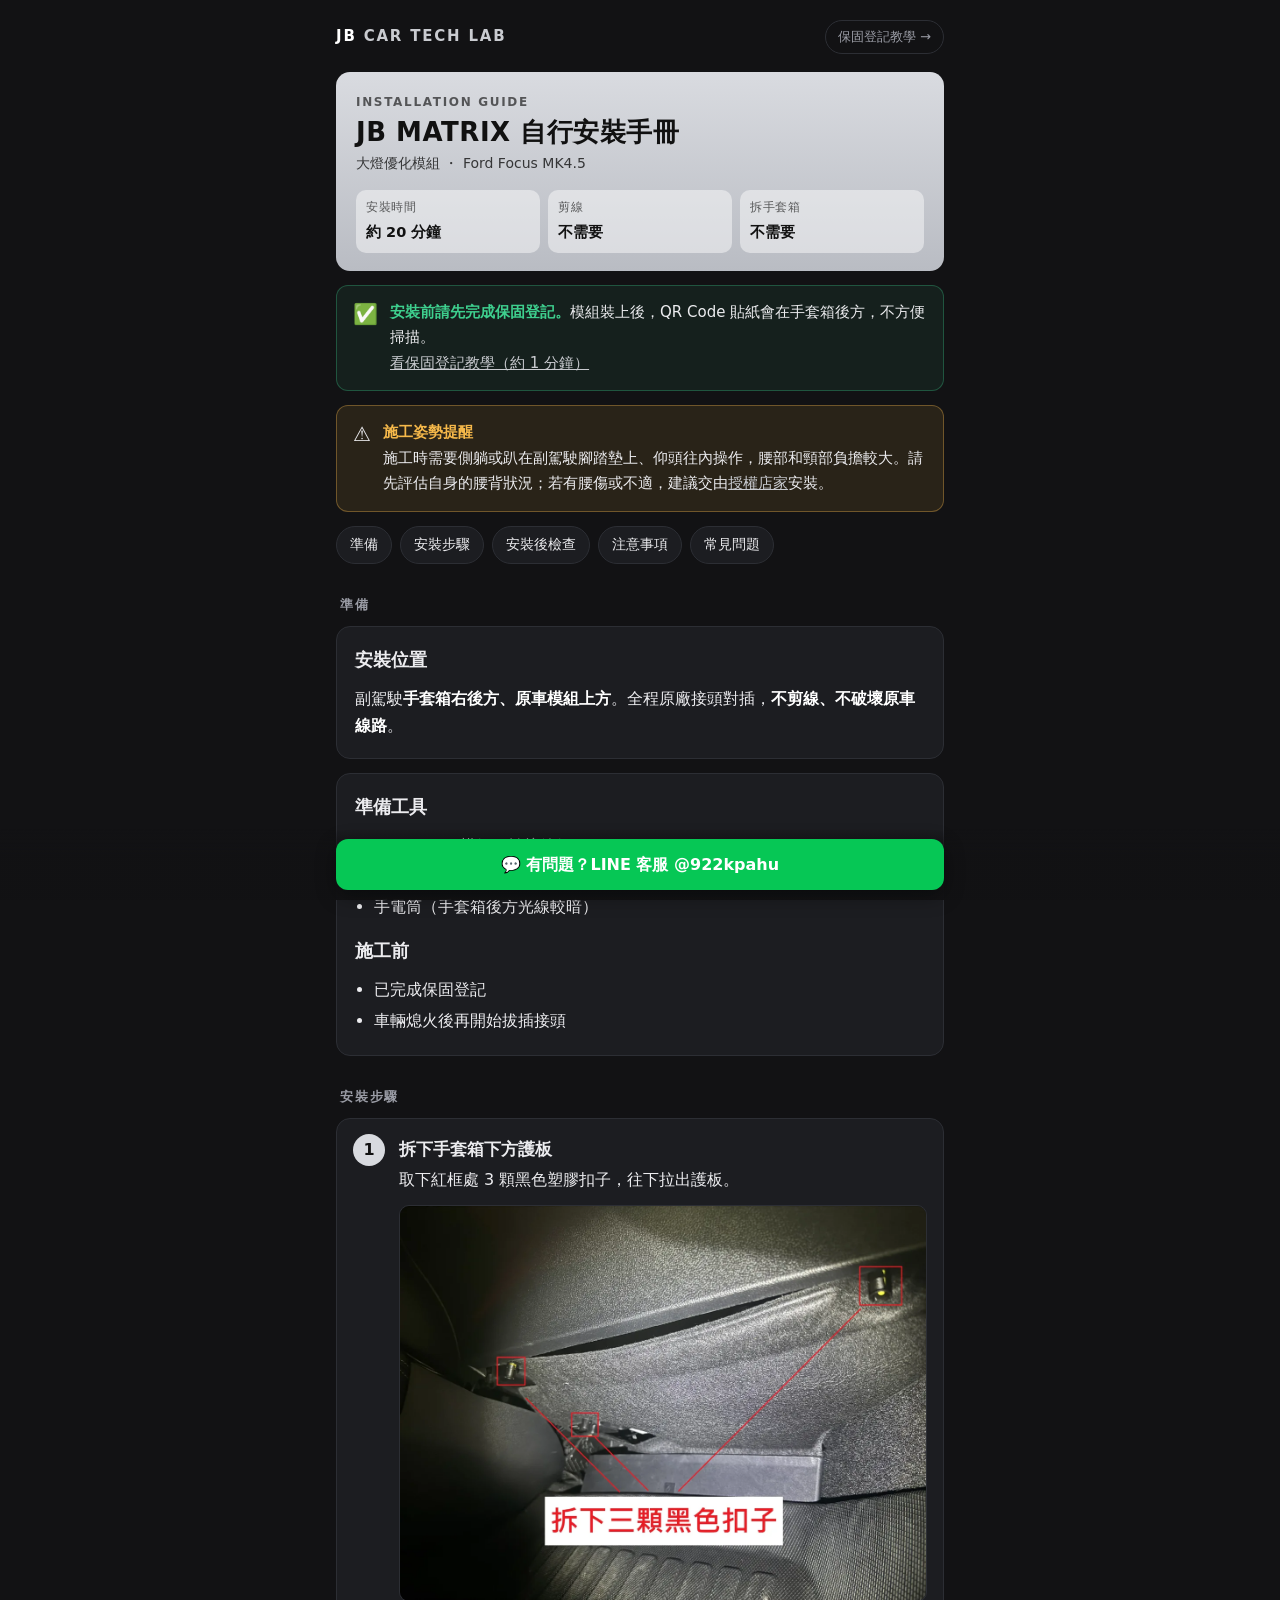
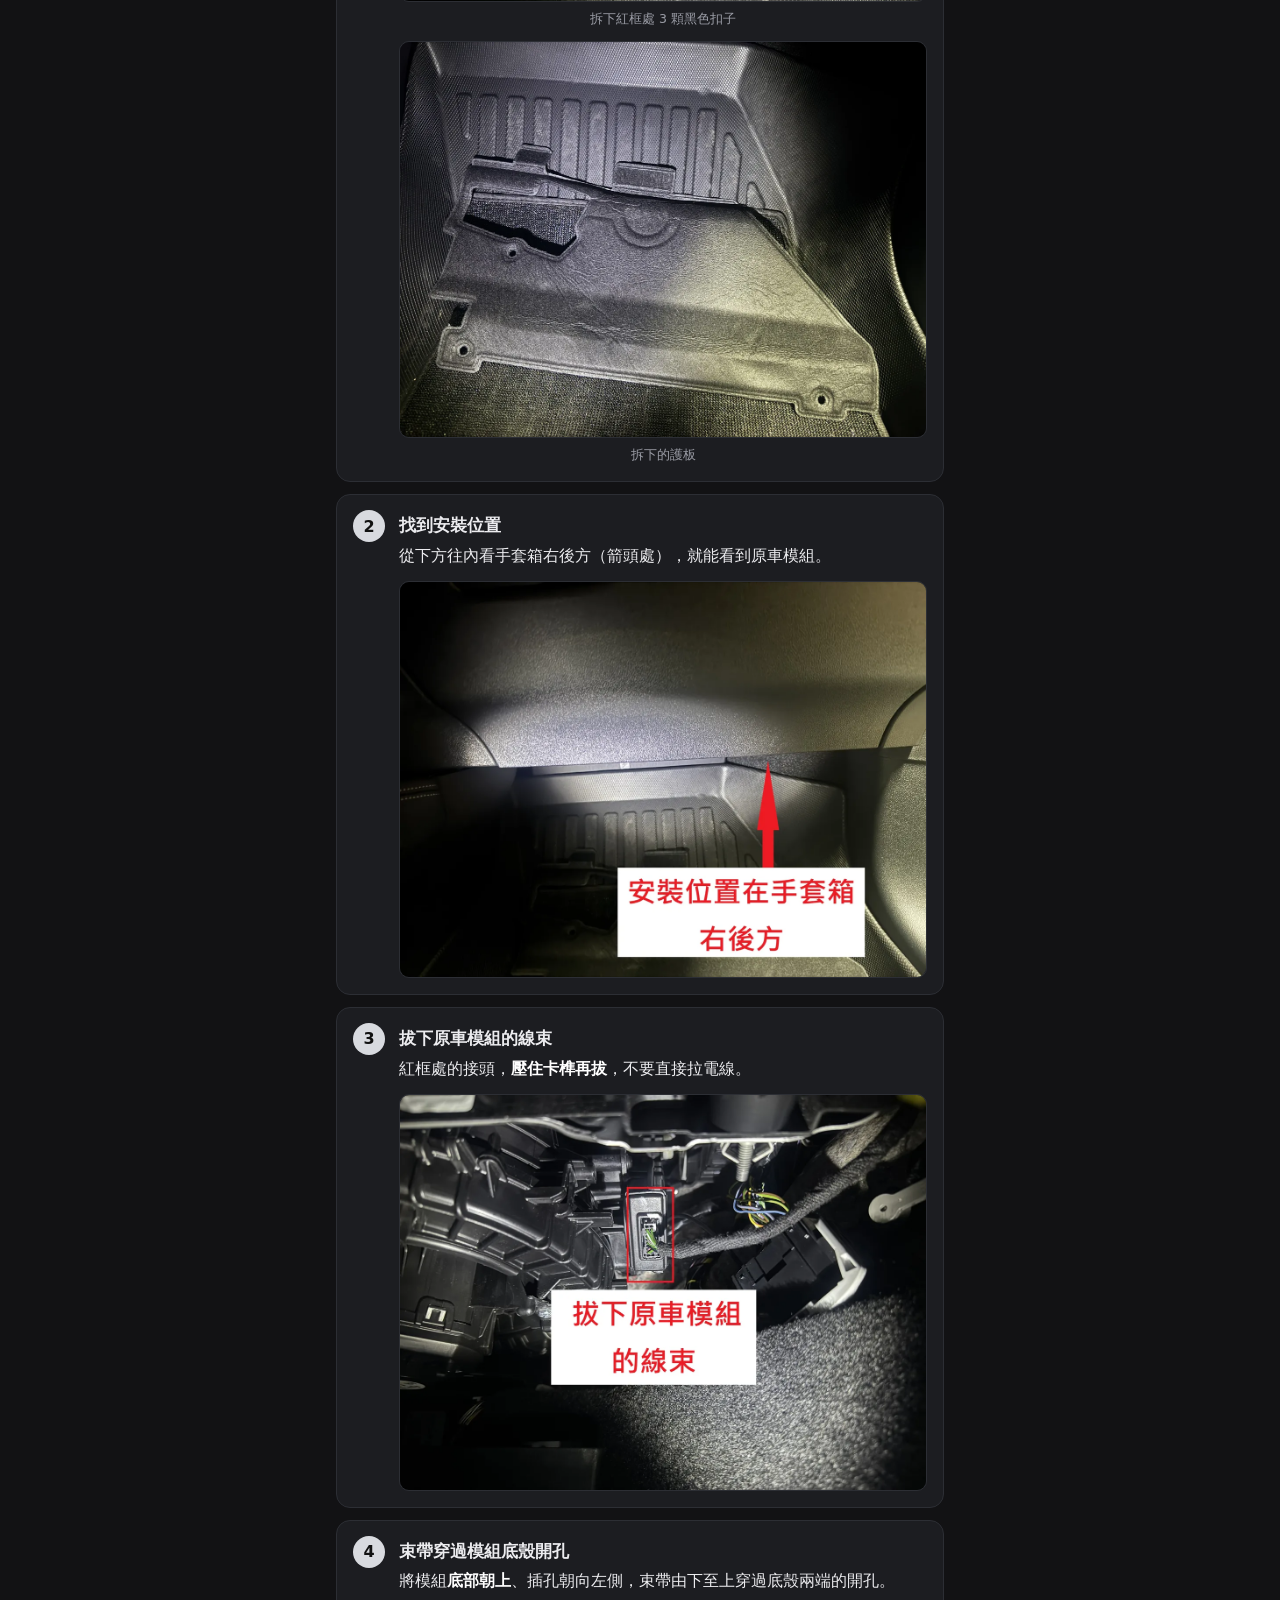
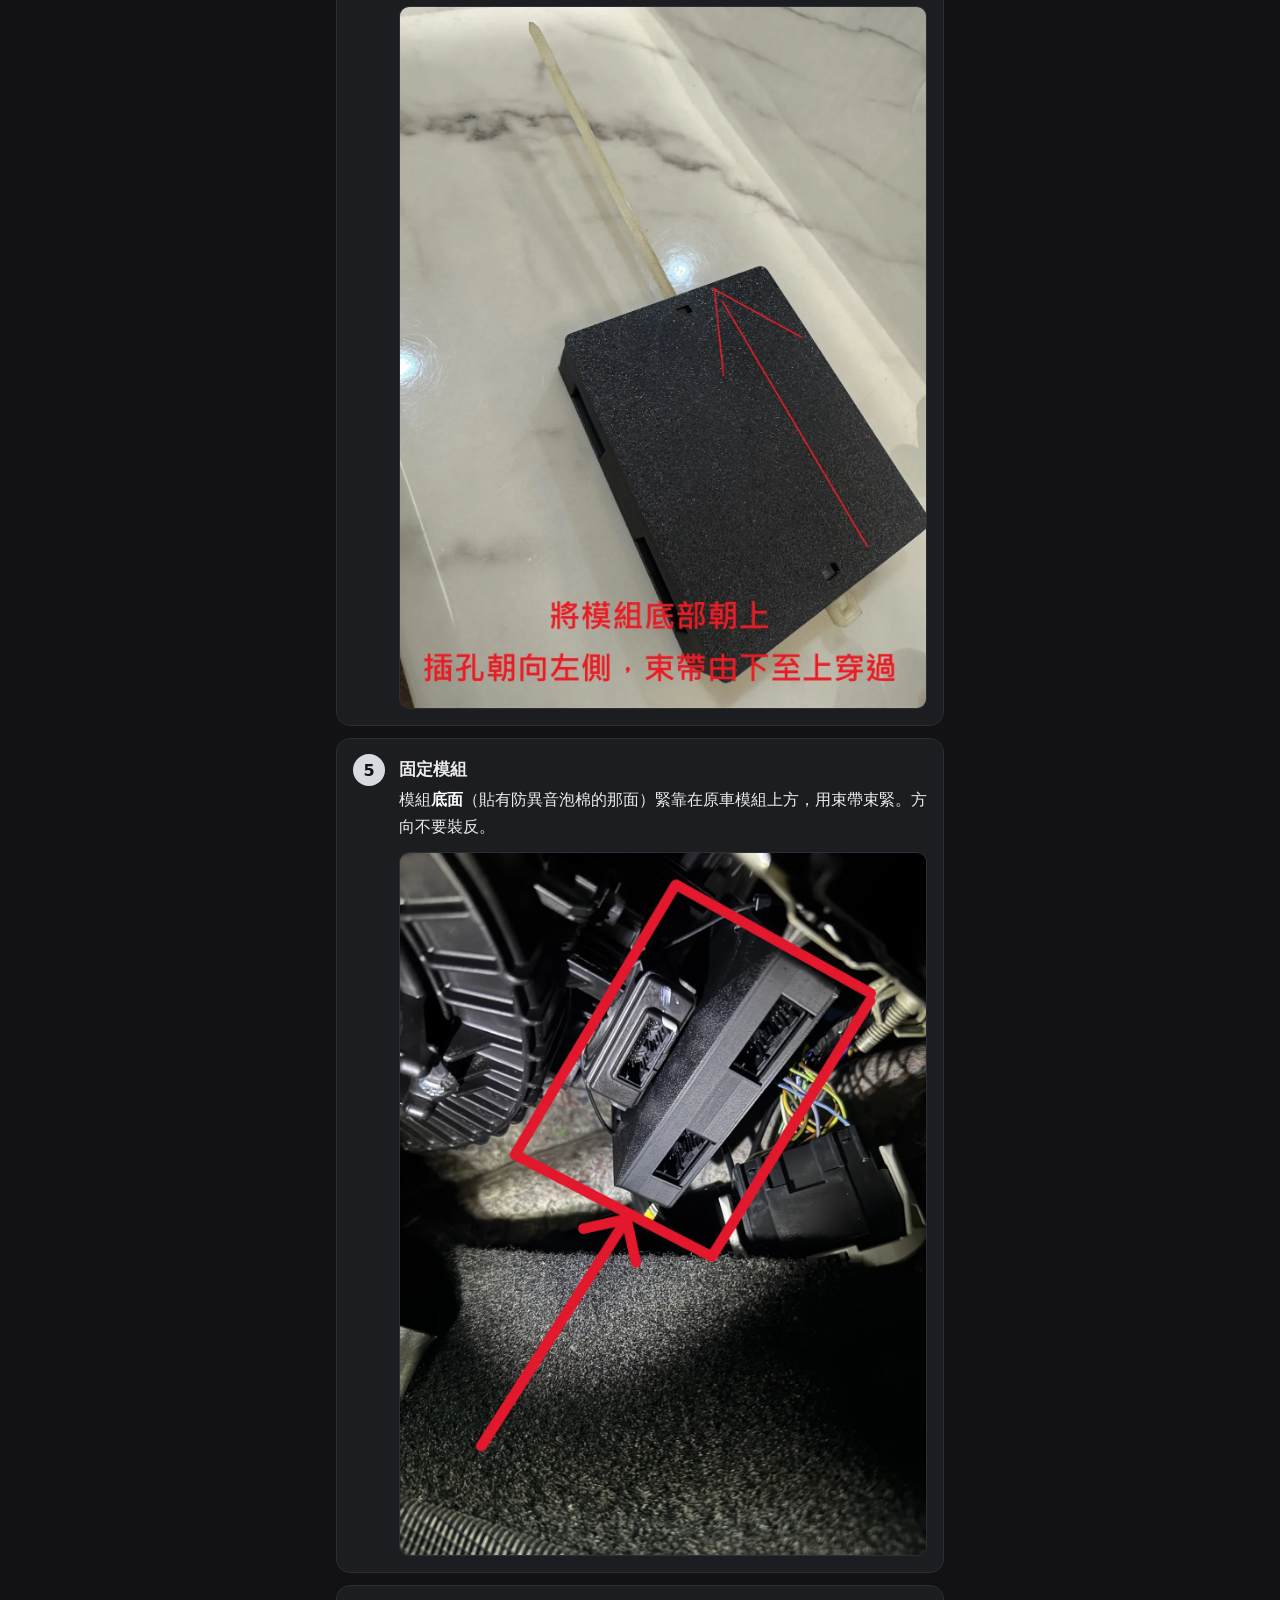
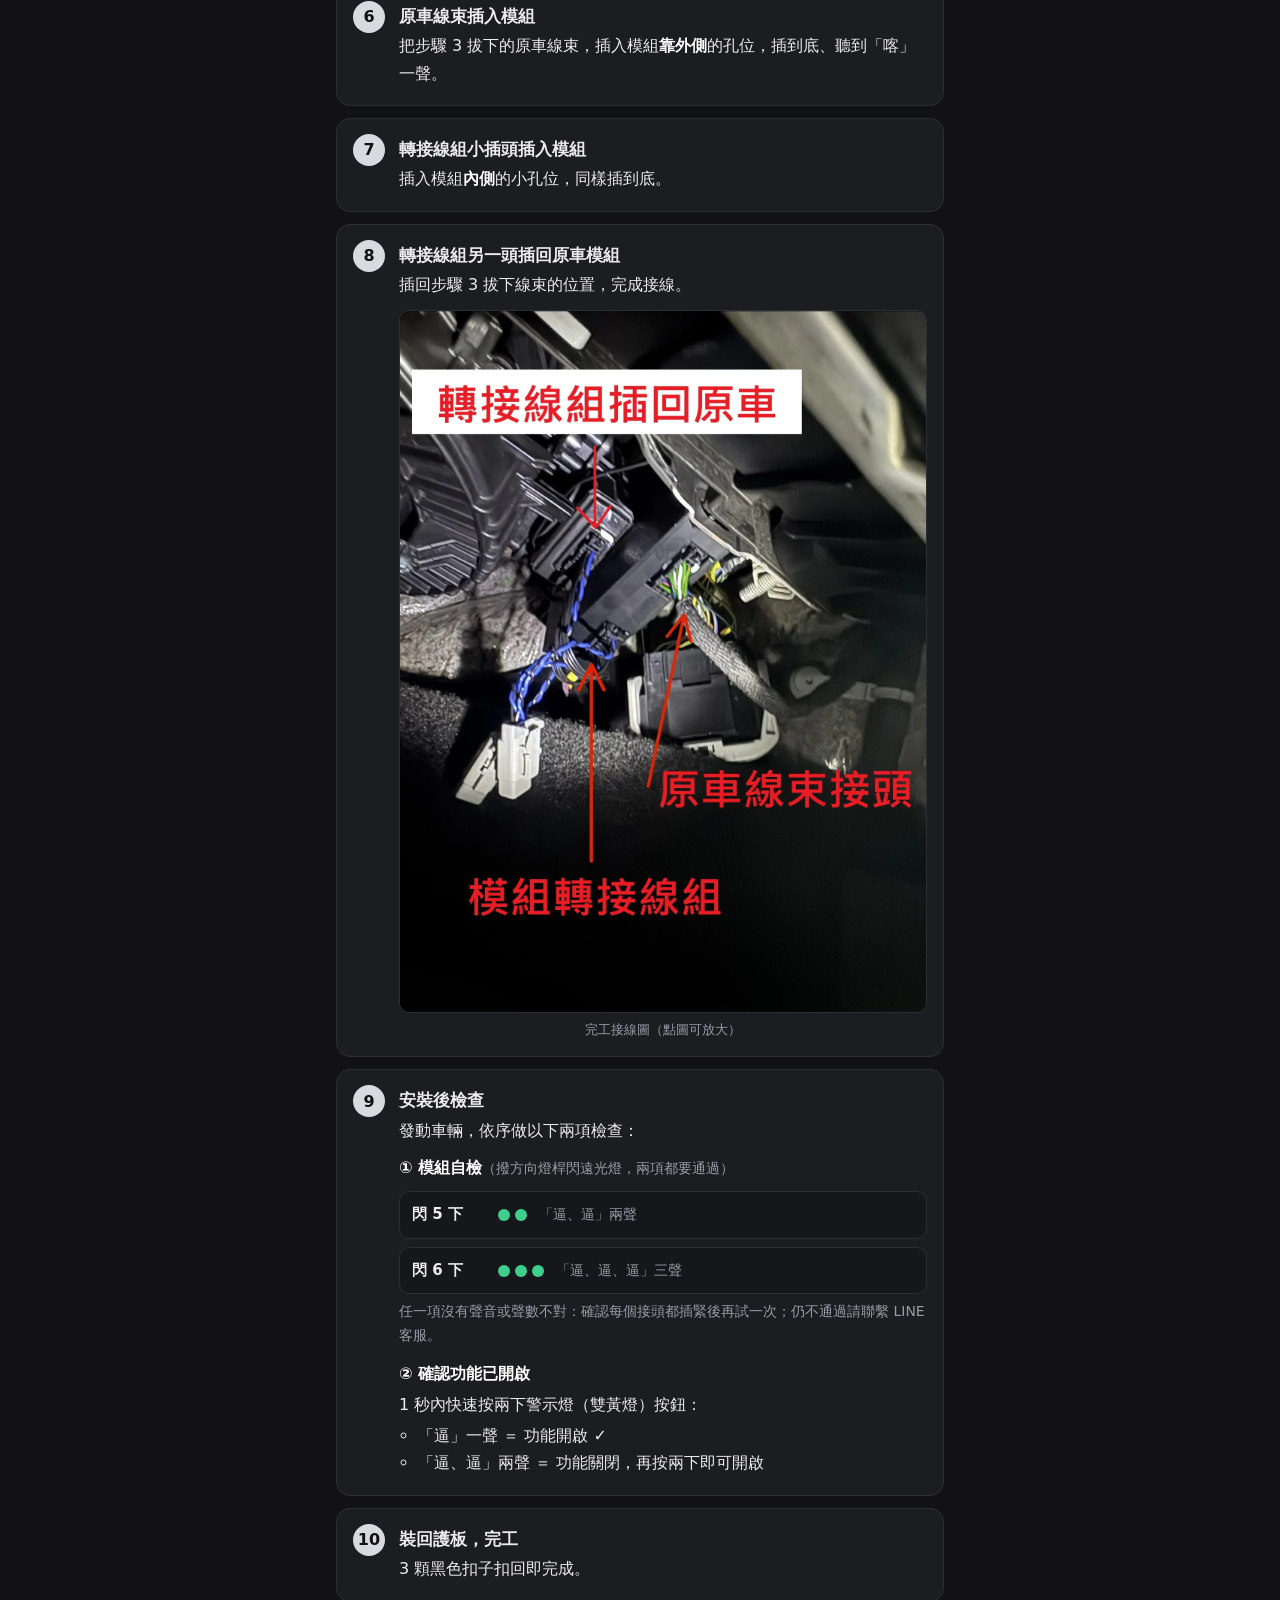
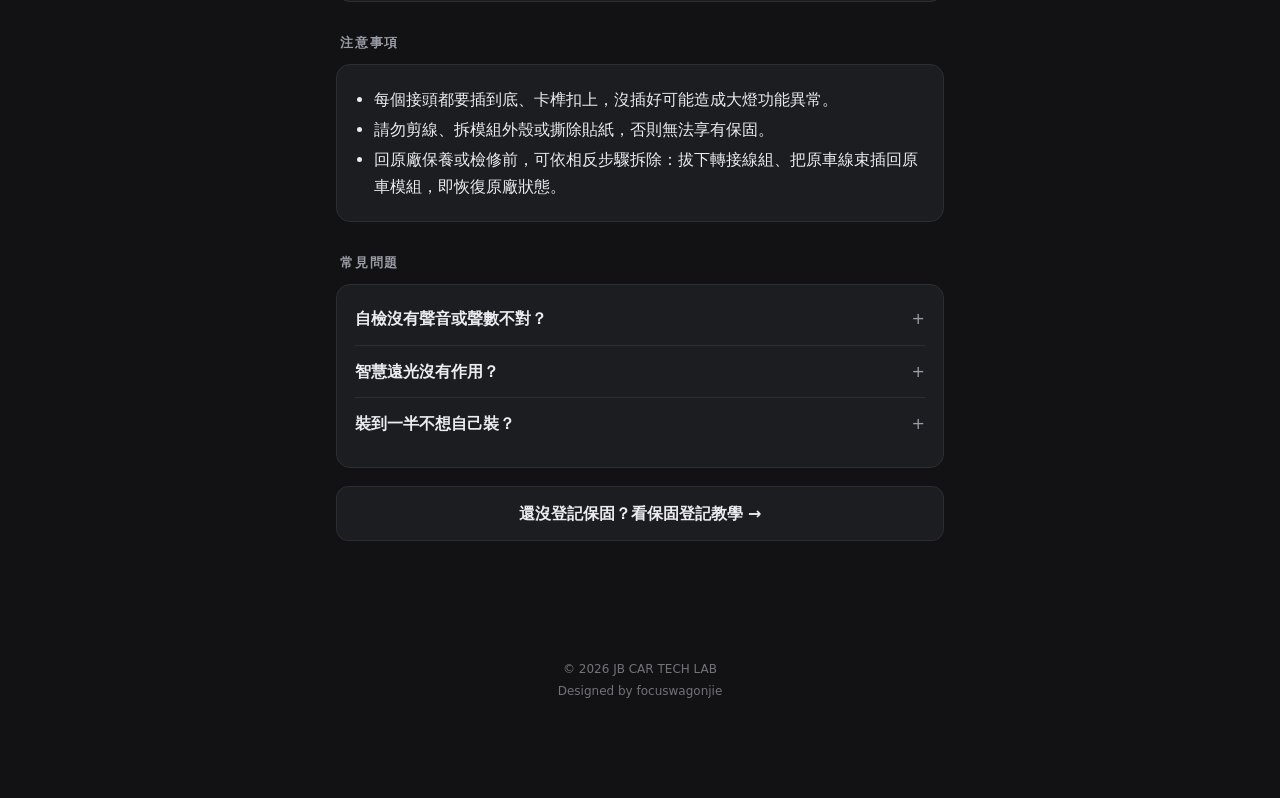
==== install.html @ cec53d2d "Add files via upload" ====
<!doctype html>
<html lang="zh-Hant">
<head>
<meta charset="utf-8">
<meta name="viewport" content="width=device-width,initial-scale=1,viewport-fit=cover">
<title>JB MATRIX 自行安裝手冊</title>
<meta name="description" content="JB MATRIX 大燈優化模組（Ford Focus MK4.5）車主自行安裝步驟：手套箱右後方、原廠接頭對插、免剪線。">
<meta name="theme-color" content="#121214">
<link rel="icon" href="data:image/svg+xml,%3Csvg xmlns='http://www.w3.org/2000/svg' viewBox='0 0 32 32'%3E%3Crect width='32' height='32' rx='6' fill='%23c9cbd0'/%3E%3Ctext x='16' y='22' font-family='Arial,sans-serif' font-size='15' font-weight='800' text-anchor='middle' fill='%23111'%3EJB%3C/text%3E%3C/svg%3E">
<link rel="stylesheet" href="guide/guide.css">
</head>
<body>
<main>
  <div class="top">
    <a class="logo" href="./"><b>JB</b> CAR TECH LAB</a>
    <a class="switch" href="register.html">保固登記教學 →</a>
  </div>

  <section class="hero">
    <div class="kicker">INSTALLATION GUIDE</div>
    <h1>JB MATRIX 自行安裝手冊</h1>
    <div class="sub">大燈優化模組 ・ Ford Focus MK4.5</div>
    <div class="facts">
      <div class="fact"><span>安裝時間</span><b>約 20 分鐘</b></div>
      <div class="fact"><span>剪線</span><b>不需要</b></div>
      <div class="fact"><span>拆手套箱</span><b>不需要</b></div>
    </div>
  </section>

  <div class="callout ok">
    <div class="ic">✅</div>
    <div><strong>安裝前請先完成保固登記。</strong>模組裝上後，QR Code 貼紙會在手套箱後方，不方便掃描。<br><a href="register.html">看保固登記教學（約 1 分鐘）</a></div>
  </div>

  <div class="callout warn">
    <div class="ic">⚠️</div>
    <div><strong>施工姿勢提醒</strong><br>施工時需要側躺或趴在副駕駛腳踏墊上、仰頭往內操作，腰部和頸部負擔較大。請先評估自身的腰背狀況；若有腰傷或不適，建議交由<a href="https://lin.ee/WItu7Ju" target="_blank" rel="noopener">授權店家</a>安裝。</div>
  </div>

  <nav class="toc" aria-label="目錄">
    <a href="#prep">準備</a><a href="#steps">安裝步驟</a><a href="#check">安裝後檢查</a><a href="#notes">注意事項</a><a href="#faq">常見問題</a>
  </nav>

  <div class="sec" id="prep">準備</div>
  <div class="card">
    <h2>安裝位置</h2>
    <p style="margin:0">副駕駛<b>手套箱右後方、原車模組上方</b>。全程原廠接頭對插，<b>不剪線、不破壞原車線路</b>。</p>
  </div>
  <div class="card">
    <h2>準備工具</h2>
    <ul class="clean">
      <li>JB MATRIX 模組＋轉接線組</li>
      <li>束帶（穿過模組底殼的開孔）</li>
      <li>手電筒（手套箱後方光線較暗）</li>
    </ul>
    <h2 style="margin-top:16px">施工前</h2>
    <ul class="clean">
      <li>已完成保固登記</li>
      <li>車輛熄火後再開始拔插接頭</li>
    </ul>
  </div>

  <div class="sec" id="steps">安裝步驟</div>
  <ol class="steps">
    <li class="step">
      <h3>拆下手套箱下方護板</h3>
      <p>取下紅框處 3 顆黑色塑膠扣子，往下拉出護板。</p>
      <figure class="shot"><img src="guide/i1a.webp" alt="手套箱下護板的 3 顆黑色扣子（紅框處）" width="1200" height="901" loading="lazy"><figcaption>拆下紅框處 3 顆黑色扣子</figcaption></figure>
      <figure class="shot"><img src="guide/i1b.webp" alt="拆下的手套箱下護板" width="1200" height="901" loading="lazy"><figcaption>拆下的護板</figcaption></figure>
    </li>
    <li class="step">
      <h3>找到安裝位置</h3>
      <p>從下方往內看手套箱右後方（箭頭處），就能看到原車模組。</p>
      <figure class="shot"><img src="guide/i2.webp" alt="安裝位置在手套箱右後方" width="1200" height="901" loading="lazy"></figure>
    </li>
    <li class="step">
      <h3>拔下原車模組的線束</h3>
      <p>紅框處的接頭，<b>壓住卡榫再拔</b>，不要直接拉電線。</p>
      <figure class="shot"><img src="guide/i3.webp" alt="拔下原車模組的線束（紅框處接頭）" width="1200" height="901" loading="lazy"></figure>
    </li>
    <li class="step">
      <h3>束帶穿過模組底殼開孔</h3>
      <p>將模組<b>底部朝上</b>、插孔朝向左側，束帶由下至上穿過底殼兩端的開孔。</p>
      <figure class="shot"><img src="guide/i4.webp" alt="模組底部朝上、插孔朝左，束帶由下至上穿過開孔" width="1200" height="1599" loading="lazy"></figure>
    </li>
    <li class="step">
      <h3>固定模組</h3>
      <p>模組<b>底面</b>（貼有防異音泡棉的那面）緊靠在原車模組上方，用束帶束緊。方向不要裝反。</p>
      <figure class="shot"><img src="guide/i5.webp" alt="模組以束帶固定在原車模組上方（尚未接線）" width="1200" height="1600" loading="lazy"></figure>
    </li>
    <li class="step">
      <h3>原車線束插入模組</h3>
      <p>把步驟 3 拔下的原車線束，插入模組<b>靠外側</b>的孔位，插到底、聽到「喀」一聲。</p>
    </li>
    <li class="step">
      <h3>轉接線組小插頭插入模組</h3>
      <p>插入模組<b>內側</b>的小孔位，同樣插到底。</p>
    </li>
    <li class="step">
      <h3>轉接線組另一頭插回原車模組</h3>
      <p>插回步驟 3 拔下線束的位置，完成接線。</p>
      <figure class="shot"><img src="guide/i8.webp" alt="完工接線圖：原車線束插模組外側、轉接線組插內側，另一頭插回原車" width="1400" height="1865" loading="lazy"><figcaption>完工接線圖（點圖可放大）</figcaption></figure>
    </li>
    <li class="step" id="check">
      <h3>安裝後檢查</h3>
      <p>發動車輛，依序做以下兩項檢查：</p>
      <p style="margin-top:10px"><b>① 模組自檢</b><span class="muted">（撥方向燈桿閃遠光燈，兩項都要通過）</span></p>
      <div class="beeps">
        <div class="beep"><div class="n">閃 5 下</div><div class="dots"><i></i><i></i></div><div class="t">「逼、逼」兩聲</div></div>
        <div class="beep"><div class="n">閃 6 下</div><div class="dots"><i></i><i></i><i></i></div><div class="t">「逼、逼、逼」三聲</div></div>
      </div>
      <p class="muted">任一項沒有聲音或聲數不對：確認每個接頭都插緊後再試一次；仍不通過請聯繫 LINE 客服。</p>
      <p style="margin-top:12px"><b>② 確認功能已開啟</b></p>
      <p>1 秒內快速按兩下警示燈（雙黃燈）按鈕：</p>
      <ul>
        <li>「逼」一聲 ＝ 功能開啟 ✓</li>
        <li>「逼、逼」兩聲 ＝ 功能關閉，再按兩下即可開啟</li>
      </ul>
    </li>
    <li class="step">
      <h3>裝回護板，完工</h3>
      <p>3 顆黑色扣子扣回即完成。</p>
    </li>
  </ol>

  <div class="sec" id="notes">注意事項</div>
  <div class="card">
    <ul class="clean">
      <li>每個接頭都要插到底、卡榫扣上，沒插好可能造成大燈功能異常。</li>
      <li>請勿剪線、拆模組外殼或撕除貼紙，否則無法享有保固。</li>
      <li>回原廠保養或檢修前，可依相反步驟拆除：拔下轉接線組、把原車線束插回原車模組，即恢復原廠狀態。</li>
    </ul>
  </div>

  <div class="sec" id="faq">常見問題</div>
  <div class="card">
    <details class="qa"><summary>自檢沒有聲音或聲數不對？</summary><p>熄火後重新插緊每個接頭再試；仍不通過請聯繫 LINE 客服。</p></details>
    <details class="qa"><summary>智慧遠光沒有作用？</summary><p>確認燈光旋鈕在 AUTO、車速約 40 km/h 以上、周圍夠暗；再按兩下雙黃燈確認功能是開啟（逼一聲）。完整檢查步驟見<a href="./#faq">官網常見問題</a>。</p></details>
    <details class="qa"><summary>裝到一半不想自己裝？</summary><p>可在 LINE 選單點「安裝據點」查詢授權店家。</p></details>
  </div>

  <a class="btn ghost next" href="register.html">還沒登記保固？看保固登記教學 →</a>
</main>
<footer class="site-foot">© 2026 JB CAR TECH LAB<br>Designed by focuswagonjie</footer>
<div class="dock"><a href="https://lin.ee/WItu7Ju" target="_blank" rel="noopener">💬 有問題？LINE 客服 @922kpahu</a></div>
<div class="zoom" id="zoom" role="dialog" aria-label="放大圖片"><img alt=""></div>
<script>
  // 點圖放大，再點一下關閉
  const z = document.getElementById("zoom"), zi = z.querySelector("img");
  document.querySelectorAll(".shot img").forEach(img => img.addEventListener("click", () => { zi.src = img.src; zi.alt = img.alt; z.classList.add("on"); }));
  z.addEventListener("click", () => z.classList.remove("on"));
  document.addEventListener("keydown", e => { if (e.key === "Escape") z.classList.remove("on"); });
</script>
</body>
</html>
---- guide/guide.css ----
/* JB MATRIX 車主手冊共用樣式（install.html / register.html）— 與 index.html 同一套配色 */
:root{--bg:#121214;--card:#1c1d21;--card2:#16171a;--line:#2c2e34;--text:#ececef;--muted:#9a9ca5;--silver:#c9cbd0;
      --ok:#3ecf8e;--warn:#f5b84a;--bad:#ef5a5a;--accent:#d8dadf;--line-green:#06C755}
*{box-sizing:border-box}
html{scroll-behavior:smooth;-webkit-text-size-adjust:100%}
body{margin:0;background:var(--bg);color:var(--text);font-family:"Microsoft JhengHei","PingFang TC","Noto Sans TC",system-ui,sans-serif;line-height:1.7;font-size:16px}
main{max-width:640px;margin:0 auto;padding:20px 16px 110px}
a{color:var(--silver)}
b,strong{color:#fff}

/* 頁首 */
.top{display:flex;align-items:center;justify-content:space-between;gap:10px;margin-bottom:18px}
.logo{font-weight:800;letter-spacing:.12em;font-size:15px;color:var(--silver);text-decoration:none}
.logo b{color:#fff}
.switch{font-size:13px;color:var(--muted);text-decoration:none;border:1px solid var(--line);border-radius:999px;padding:5px 12px;white-space:nowrap}

/* 銀色名牌（同保固頁） */
.hero{background:linear-gradient(180deg,#d9dbe0,#b9bcc3);color:#111;border-radius:14px;padding:20px 20px 18px;margin-bottom:14px}
.hero .kicker{font-size:12px;letter-spacing:.14em;font-weight:700;opacity:.65}
.hero h1{margin:4px 0 2px;font-size:26px;line-height:1.3;letter-spacing:.02em;color:#111}
.hero .sub{font-size:14px;opacity:.8}
.facts{display:grid;grid-template-columns:repeat(3,1fr);gap:8px;margin-top:14px}
.fact{background:rgba(255,255,255,.45);border-radius:10px;padding:8px 10px}
.fact span{display:block;font-size:11.5px;opacity:.65;letter-spacing:.05em}
.fact b{color:#111;font-size:14.5px}

/* 卡片與區塊 */
.card{background:var(--card);border:1px solid var(--line);border-radius:14px;padding:18px;margin-bottom:14px}
.card h2{font-size:18px;margin:0 0 10px}
.sec{font-size:13px;color:var(--muted);letter-spacing:.14em;margin:30px 4px 10px;font-weight:700}
ul.clean{margin:0;padding-left:1.2em}
ul.clean li{margin:3px 0}
.muted{color:var(--muted);font-size:14px}

/* 提示框 */
.callout{display:flex;gap:12px;border-radius:12px;padding:14px 16px;margin-bottom:14px;font-size:15px}
.callout .ic{flex:none;font-size:20px;line-height:1.4}
.callout.warn{background:rgba(245,184,74,.1);border:1px solid rgba(245,184,74,.35)}
.callout.warn strong{color:var(--warn)}
.callout.info{background:rgba(201,203,208,.07);border:1px solid var(--line)}
.callout.ok{background:rgba(62,207,142,.08);border:1px solid rgba(62,207,142,.3)}
.callout.ok strong{color:var(--ok)}

/* 目錄 */
.toc{display:flex;flex-wrap:wrap;gap:8px;margin:0 0 6px}
.toc a{font-size:14px;text-decoration:none;color:var(--text);background:var(--card);border:1px solid var(--line);border-radius:999px;padding:6px 13px}

/* 規則表 */
.rule{display:grid;grid-template-columns:1fr 1fr;gap:8px;margin-top:4px}
.rule div{background:var(--card2);border:1px solid var(--line);border-radius:10px;padding:10px 12px}
.rule span{display:block;font-size:12.5px;color:var(--muted)}
.rule b{font-size:16px}
.rule .good{border-color:rgba(62,207,142,.45)}
.rule .good b{color:var(--ok)}

/* 步驟 */
.steps{counter-reset:s;list-style:none;margin:0;padding:0}
.step{position:relative;background:var(--card);border:1px solid var(--line);border-radius:14px;padding:16px 16px 14px 62px;margin-bottom:12px}
.step::before{counter-increment:s;content:counter(s);position:absolute;left:16px;top:15px;width:32px;height:32px;border-radius:50%;
  background:var(--accent);color:#111;font-weight:800;display:flex;align-items:center;justify-content:center;font-size:16px}
.step h3{margin:2px 0 4px;font-size:17px;line-height:1.45}
.step p{margin:0 0 4px}
.step ul{margin:4px 0;padding-left:1.2em}
.shot{margin:12px 0 2px 0}
.shot img{display:block;width:100%;height:auto;border-radius:10px;border:1px solid var(--line);cursor:zoom-in;background:#000}
.shot.phone img{max-width:300px;margin:0 auto}
.shot figcaption{font-size:12.5px;color:var(--muted);margin-top:6px;text-align:center}
.shots2{display:grid;grid-template-columns:1fr 1fr;gap:8px}
@media (max-width:420px){.step{padding-left:16px}.step::before{position:static;margin-bottom:8px}}

/* 自檢 */
.beeps{display:grid;gap:8px;margin:10px 0 6px}
.beep{display:flex;align-items:center;gap:12px;background:var(--card2);border:1px solid var(--line);border-radius:10px;padding:10px 12px}
.beep .n{flex:none;font-weight:800;font-size:15px;min-width:74px}
.beep .dots{display:flex;gap:5px}
.beep .dots i{width:12px;height:12px;border-radius:50%;background:var(--ok);display:block}
.beep .t{color:var(--muted);font-size:14px}

/* 常見問題 */
details.qa{border-top:1px solid var(--line);padding:12px 0}
details.qa:first-of-type{border-top:0;padding-top:2px}
details.qa summary{cursor:pointer;font-weight:700;list-style:none;display:flex;justify-content:space-between;gap:10px}
details.qa summary::-webkit-details-marker{display:none}
details.qa summary::after{content:"+";color:var(--muted);font-weight:400}
details.qa[open] summary::after{content:"−"}
details.qa p{margin:8px 0 0;color:var(--text)}

/* 按鈕 */
.btn{display:block;text-align:center;padding:13px;border-radius:12px;font-weight:800;text-decoration:none;font-size:16px}
.btn.line{background:var(--line-green);color:#fff}
.btn.ghost{border:1px solid var(--line);color:var(--text);background:var(--card)}
.btn small{display:block;font-weight:600;font-size:12.5px;opacity:.9}
.next{margin-top:18px}

/* 底部固定 LINE 按鈕 */
.dock{position:fixed;left:0;right:0;bottom:0;padding:10px 16px calc(10px + env(safe-area-inset-bottom));background:linear-gradient(180deg,rgba(18,18,20,0),rgba(18,18,20,.96) 35%);z-index:5}
.dock a{max-width:608px;margin:0 auto;display:flex;align-items:center;justify-content:center;gap:8px;padding:12px;border-radius:12px;background:var(--line-green);color:#fff;font-weight:800;text-decoration:none;box-shadow:0 6px 20px rgba(0,0,0,.4)}

/* 頁尾 */
.site-foot{text-align:center;font-size:12px;line-height:1.8;color:var(--muted);opacity:.7;padding:8px 16px 96px}

/* 點圖放大 */
.zoom{position:fixed;inset:0;background:rgba(0,0,0,.92);display:none;align-items:center;justify-content:center;z-index:10;cursor:zoom-out;padding:12px}
.zoom.on{display:flex}
.zoom img{max-width:100%;max-height:100%;border-radius:8px}
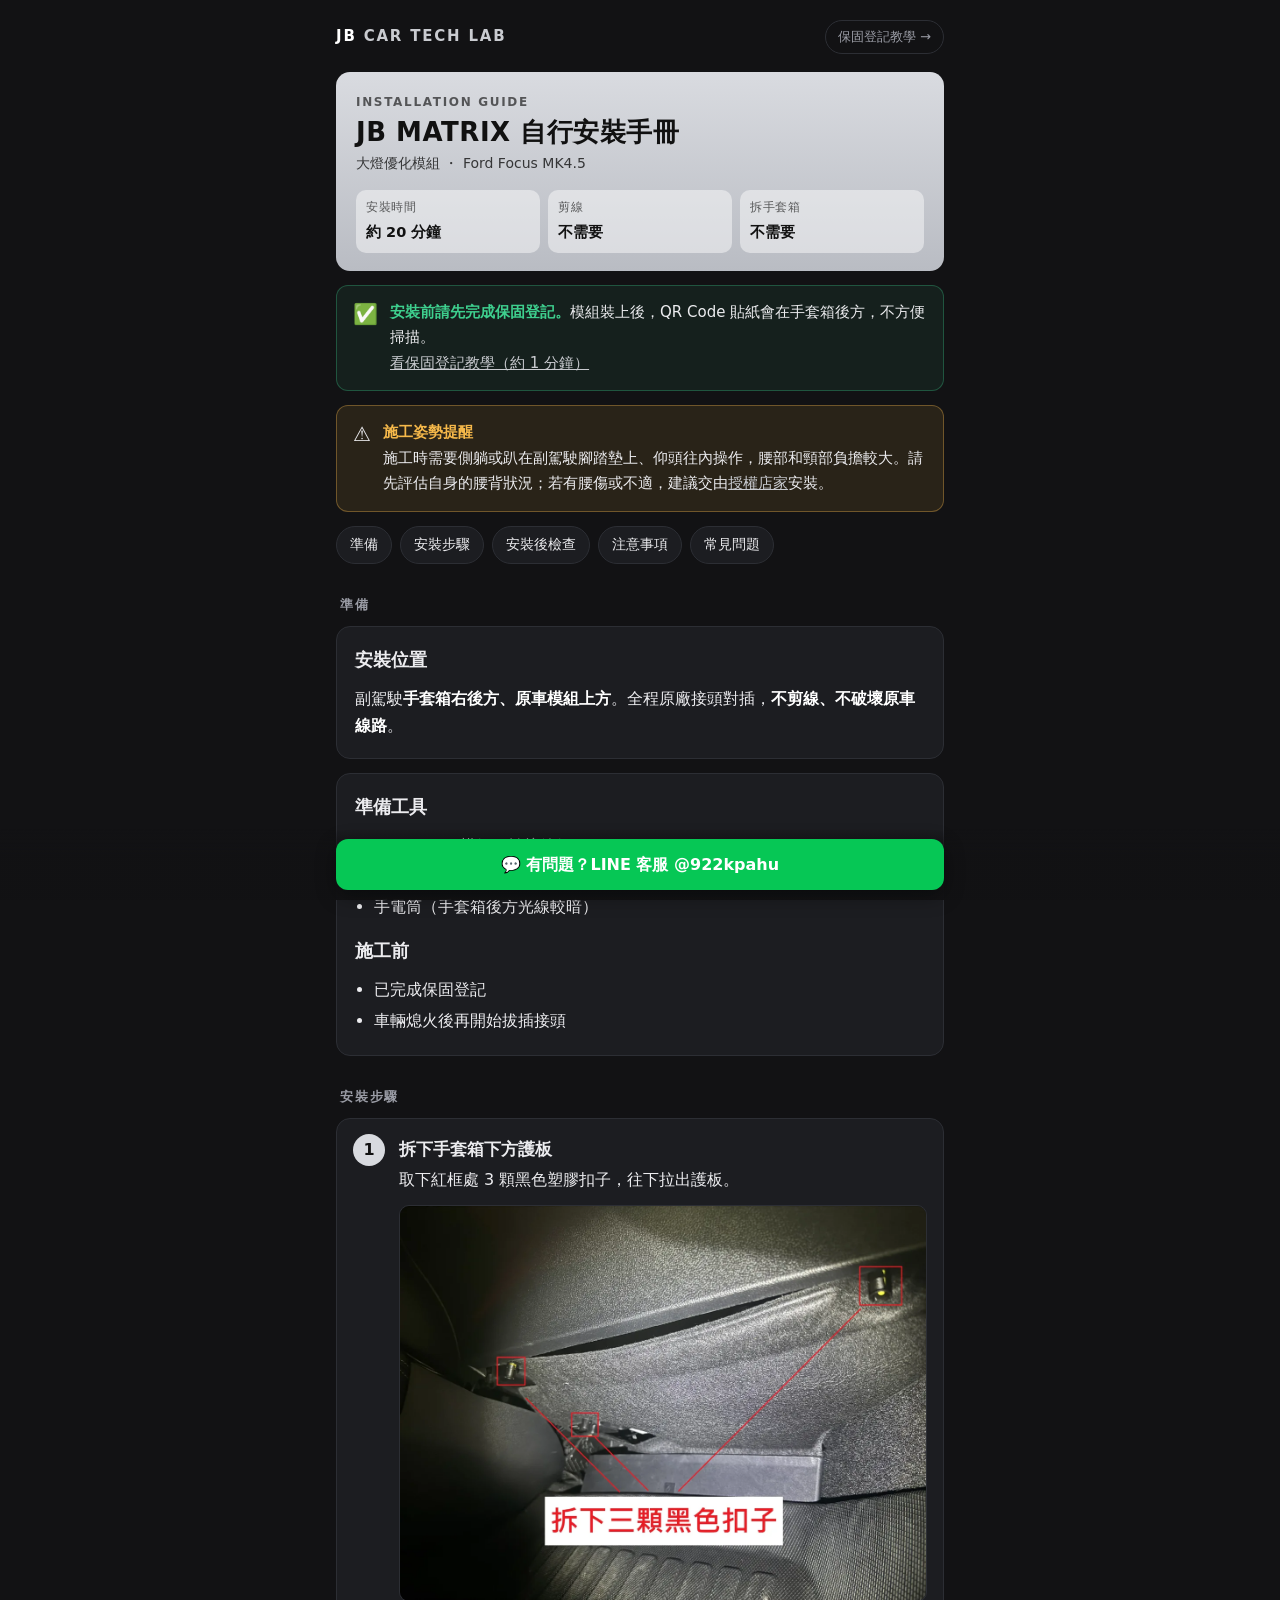
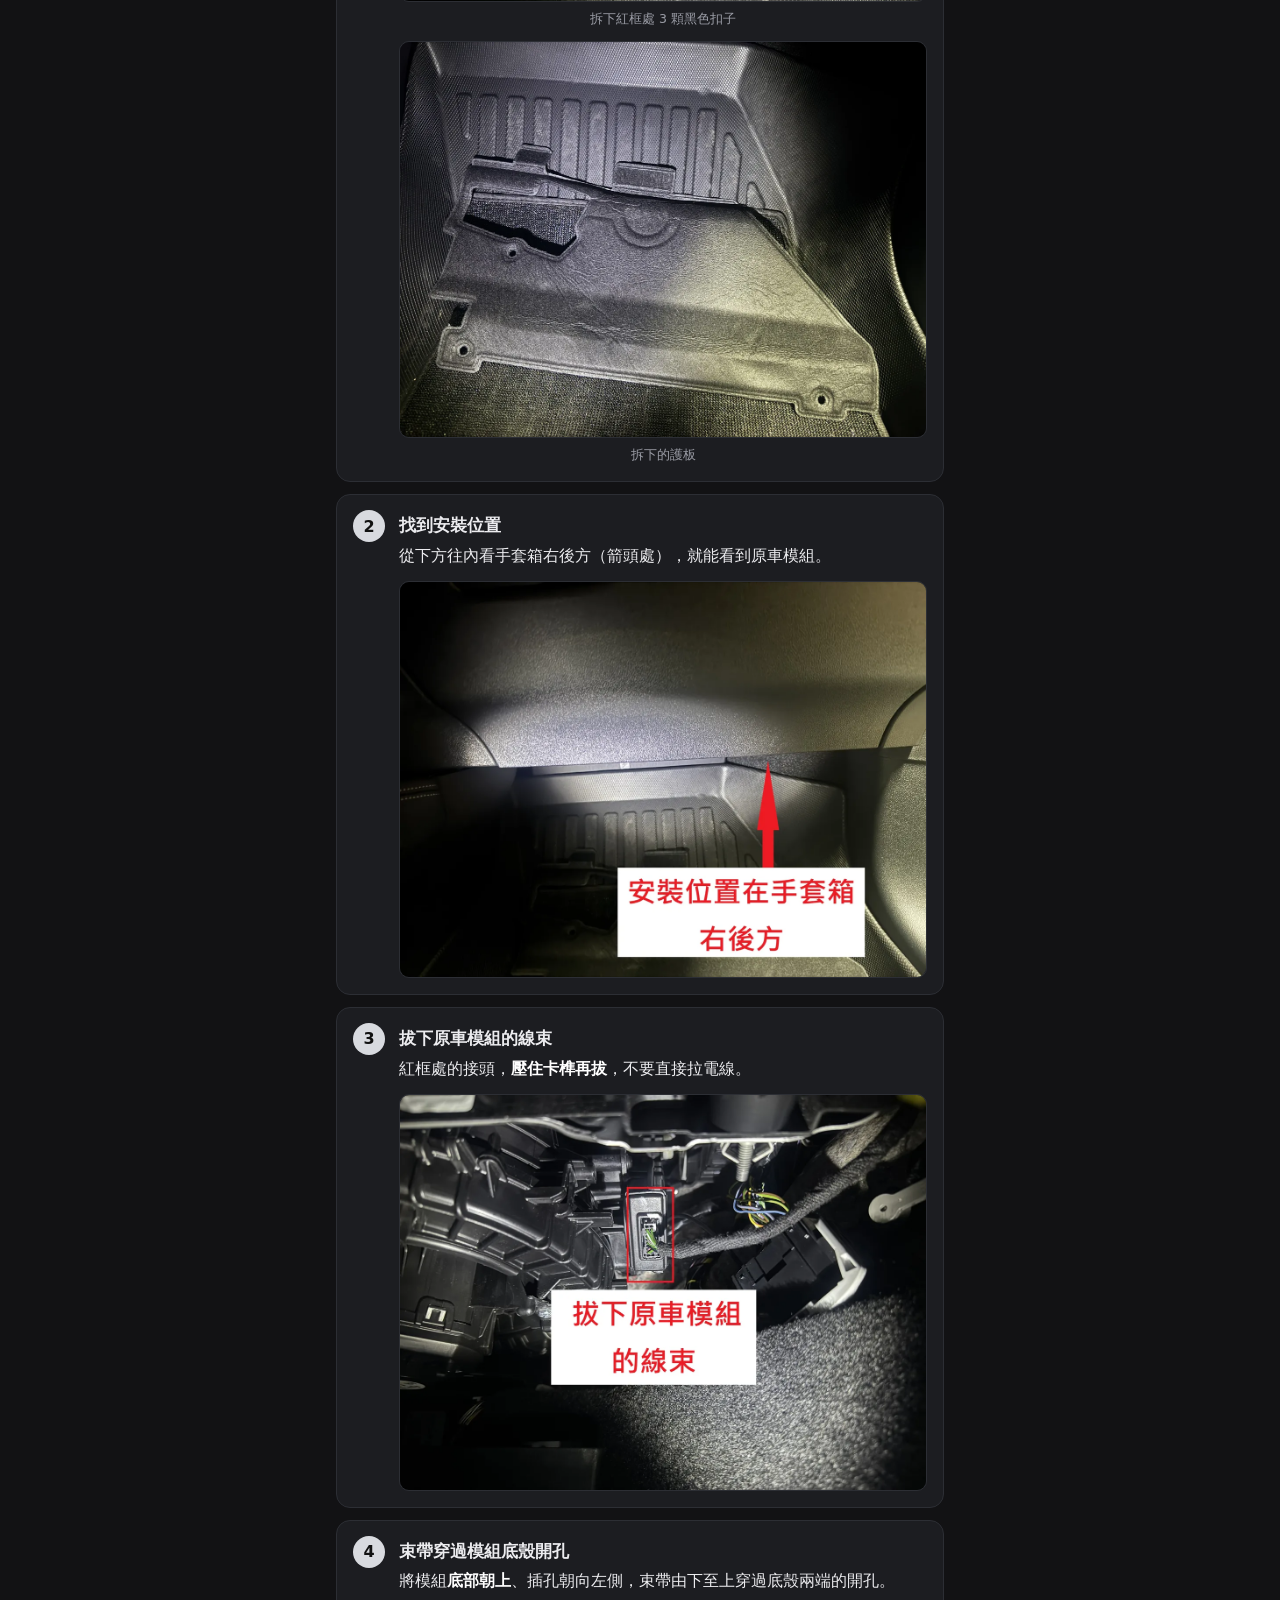
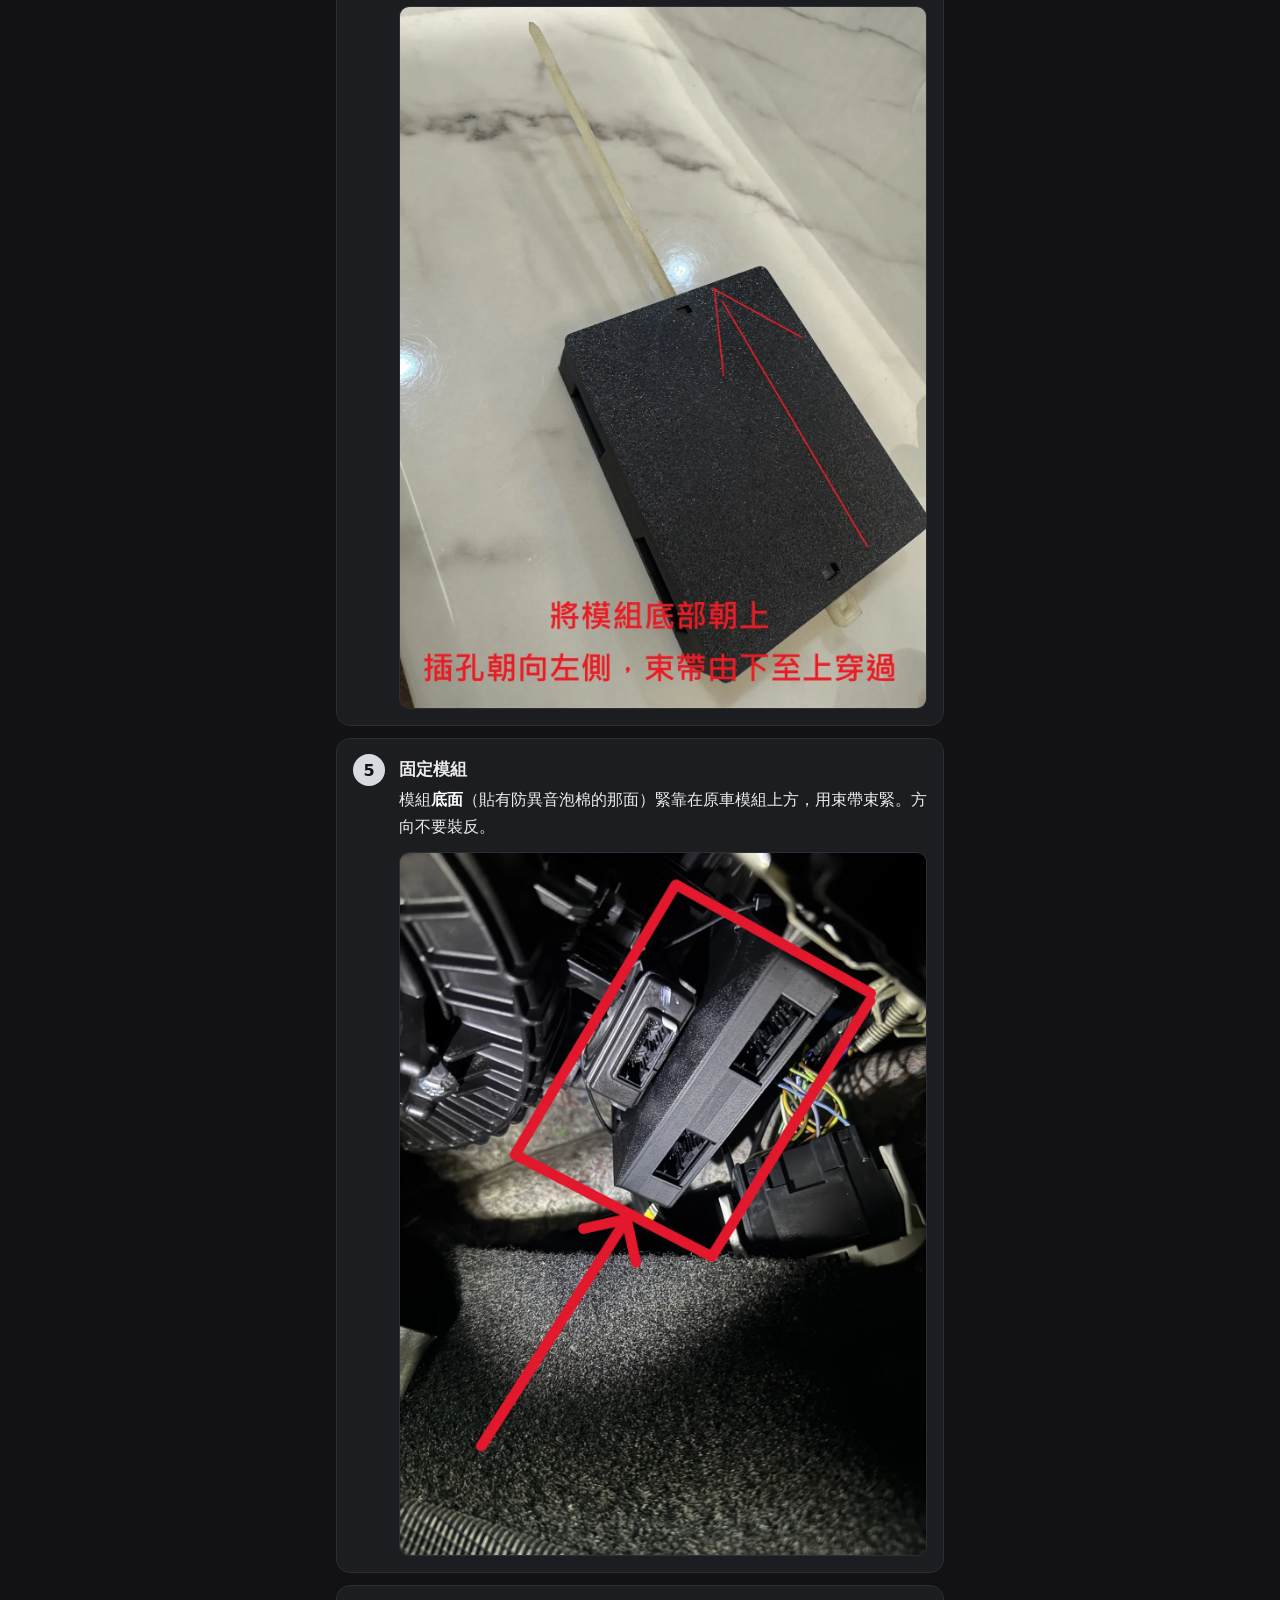
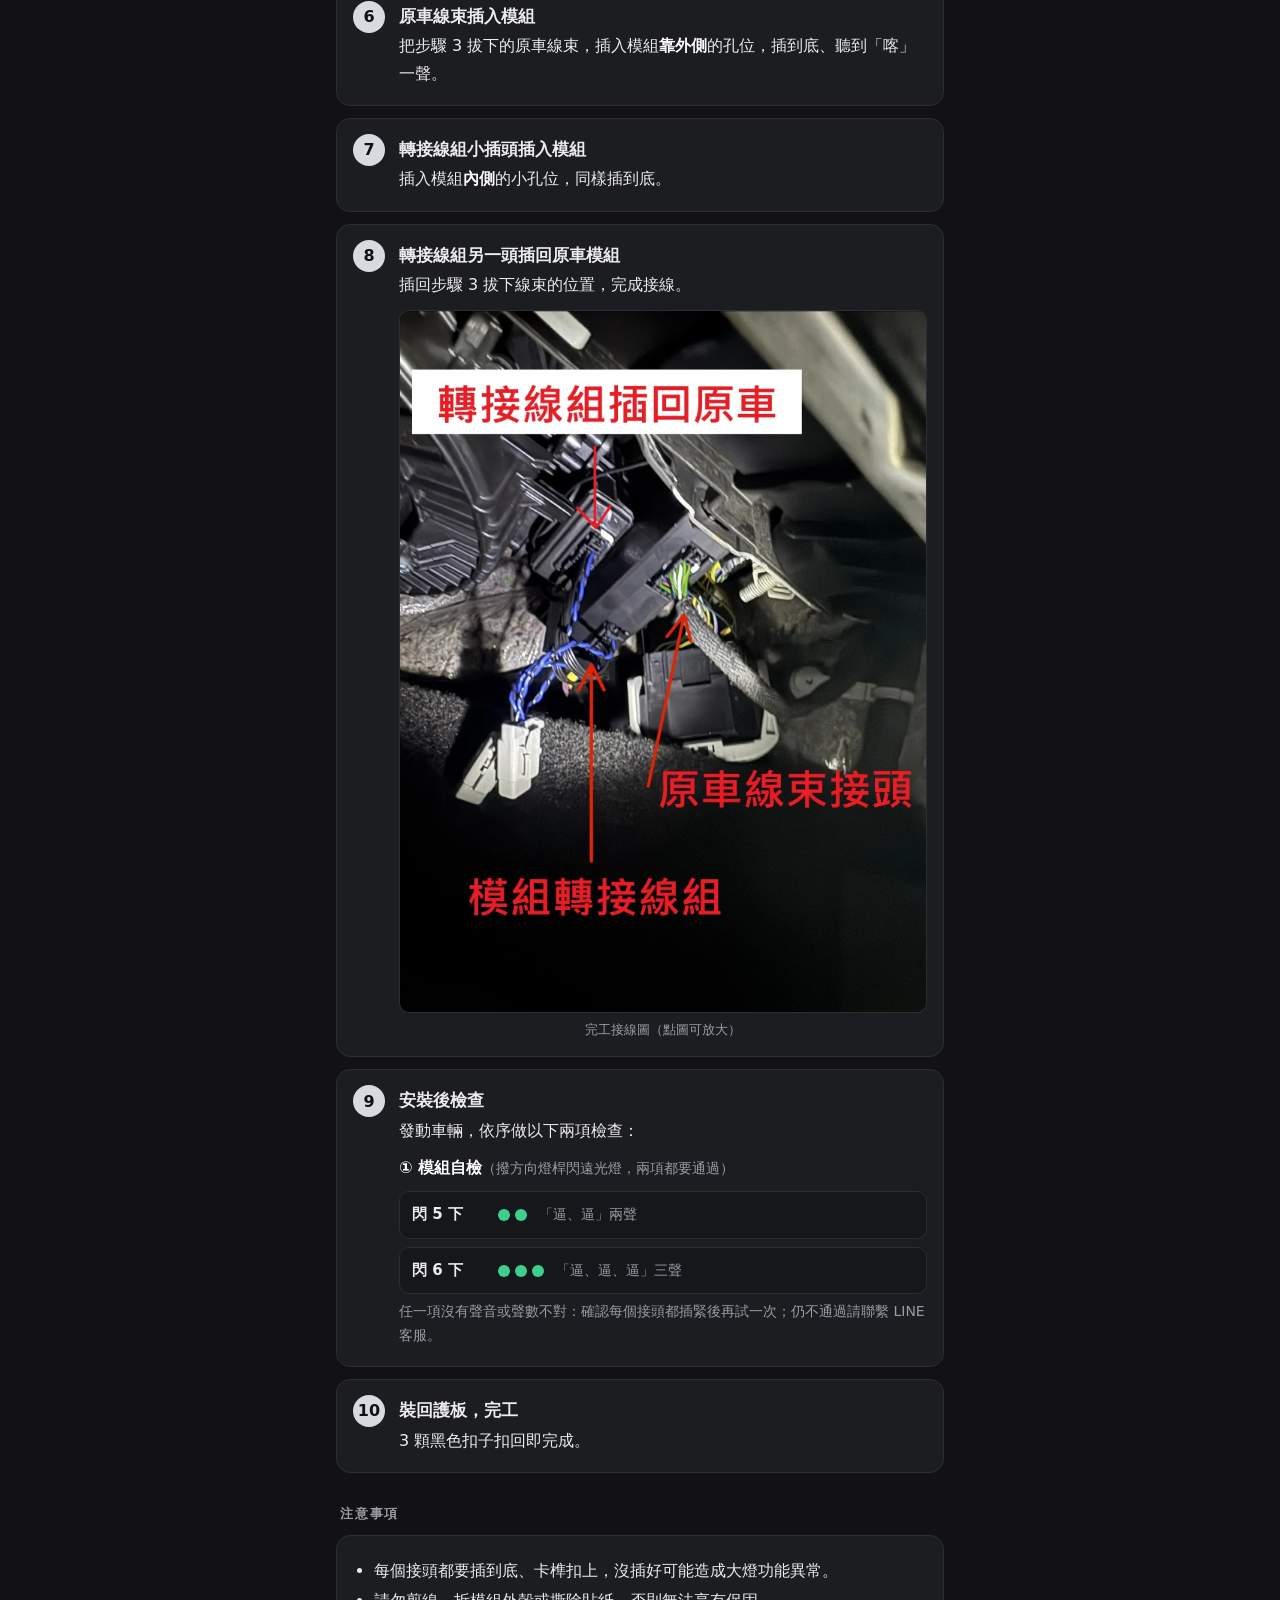
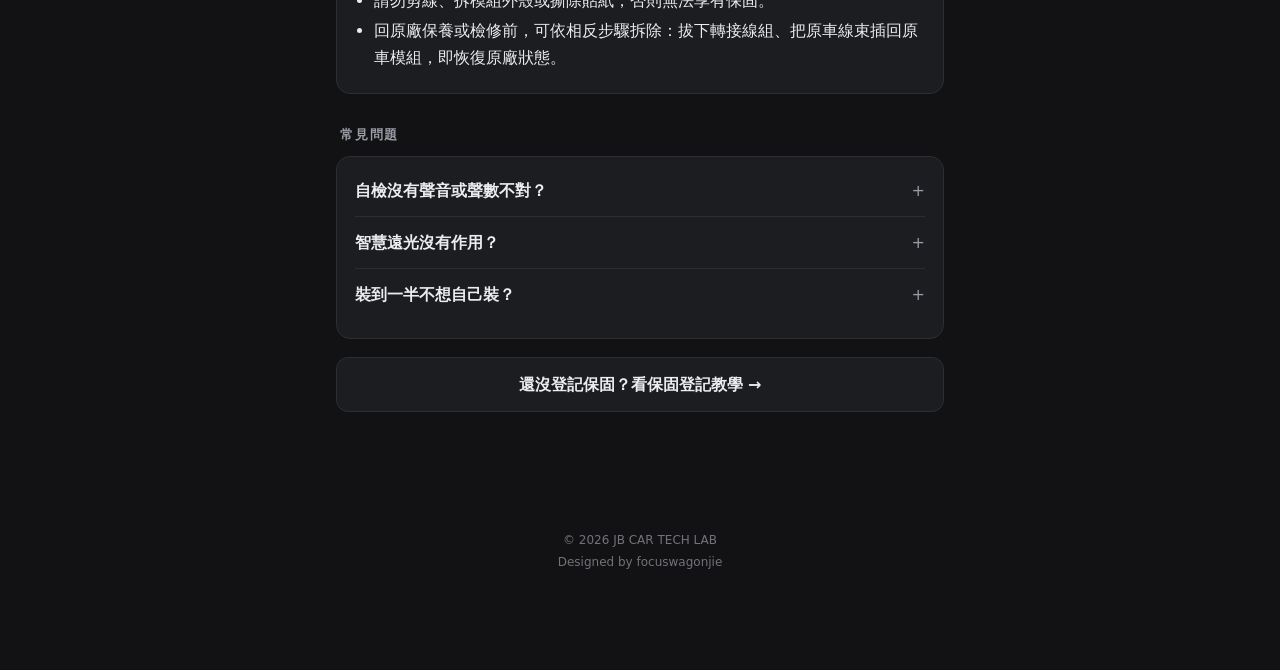
==== commit 0a7dc75f: "Add files via upload" ====
--- a/install.html
+++ b/install.html
@@ -110,12 +110,6 @@
         <div class="beep"><div class="n">閃 6 下</div><div class="dots"><i></i><i></i><i></i></div><div class="t">「逼、逼、逼」三聲</div></div>
       </div>
       <p class="muted">任一項沒有聲音或聲數不對：確認每個接頭都插緊後再試一次；仍不通過請聯繫 LINE 客服。</p>
-      <p style="margin-top:12px"><b>② 確認功能已開啟</b></p>
-      <p>1 秒內快速按兩下警示燈（雙黃燈）按鈕：</p>
-      <ul>
-        <li>「逼」一聲 ＝ 功能開啟 ✓</li>
-        <li>「逼、逼」兩聲 ＝ 功能關閉，再按兩下即可開啟</li>
-      </ul>
     </li>
     <li class="step">
       <h3>裝回護板，完工</h3>
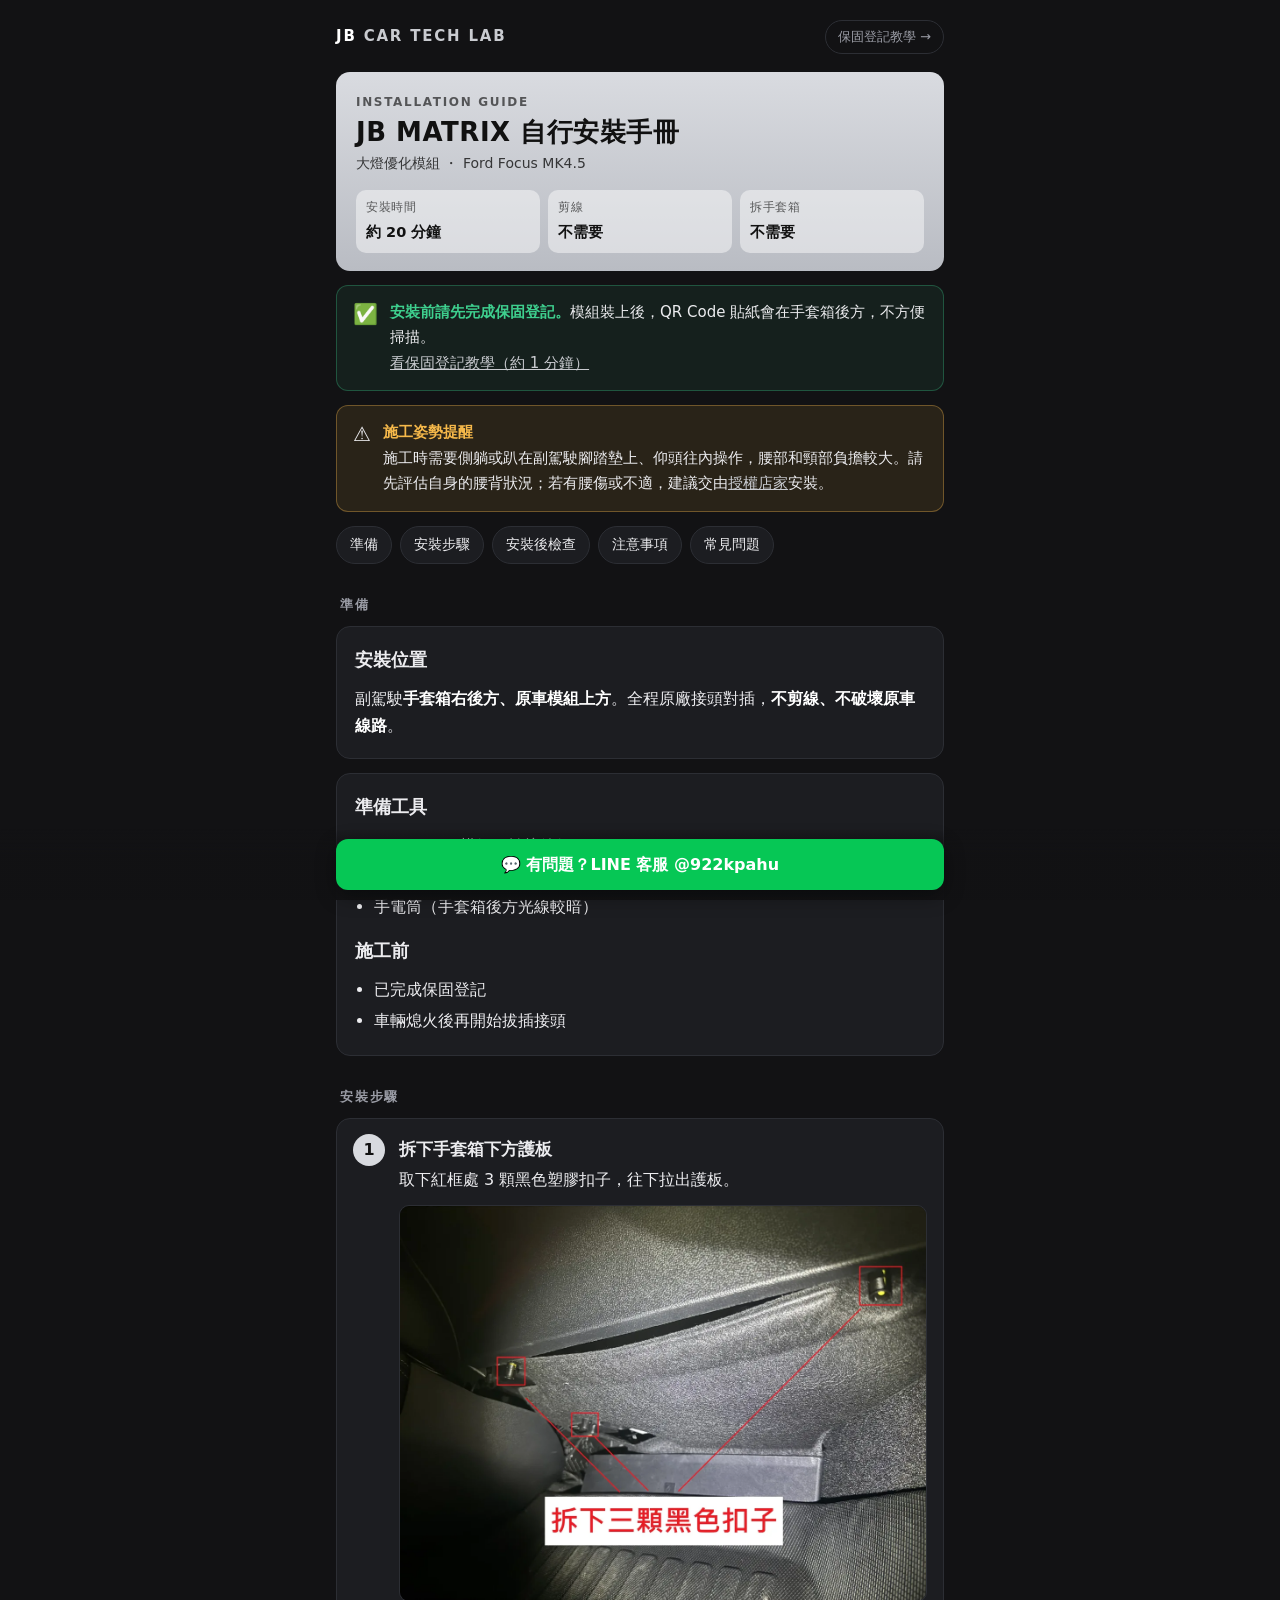
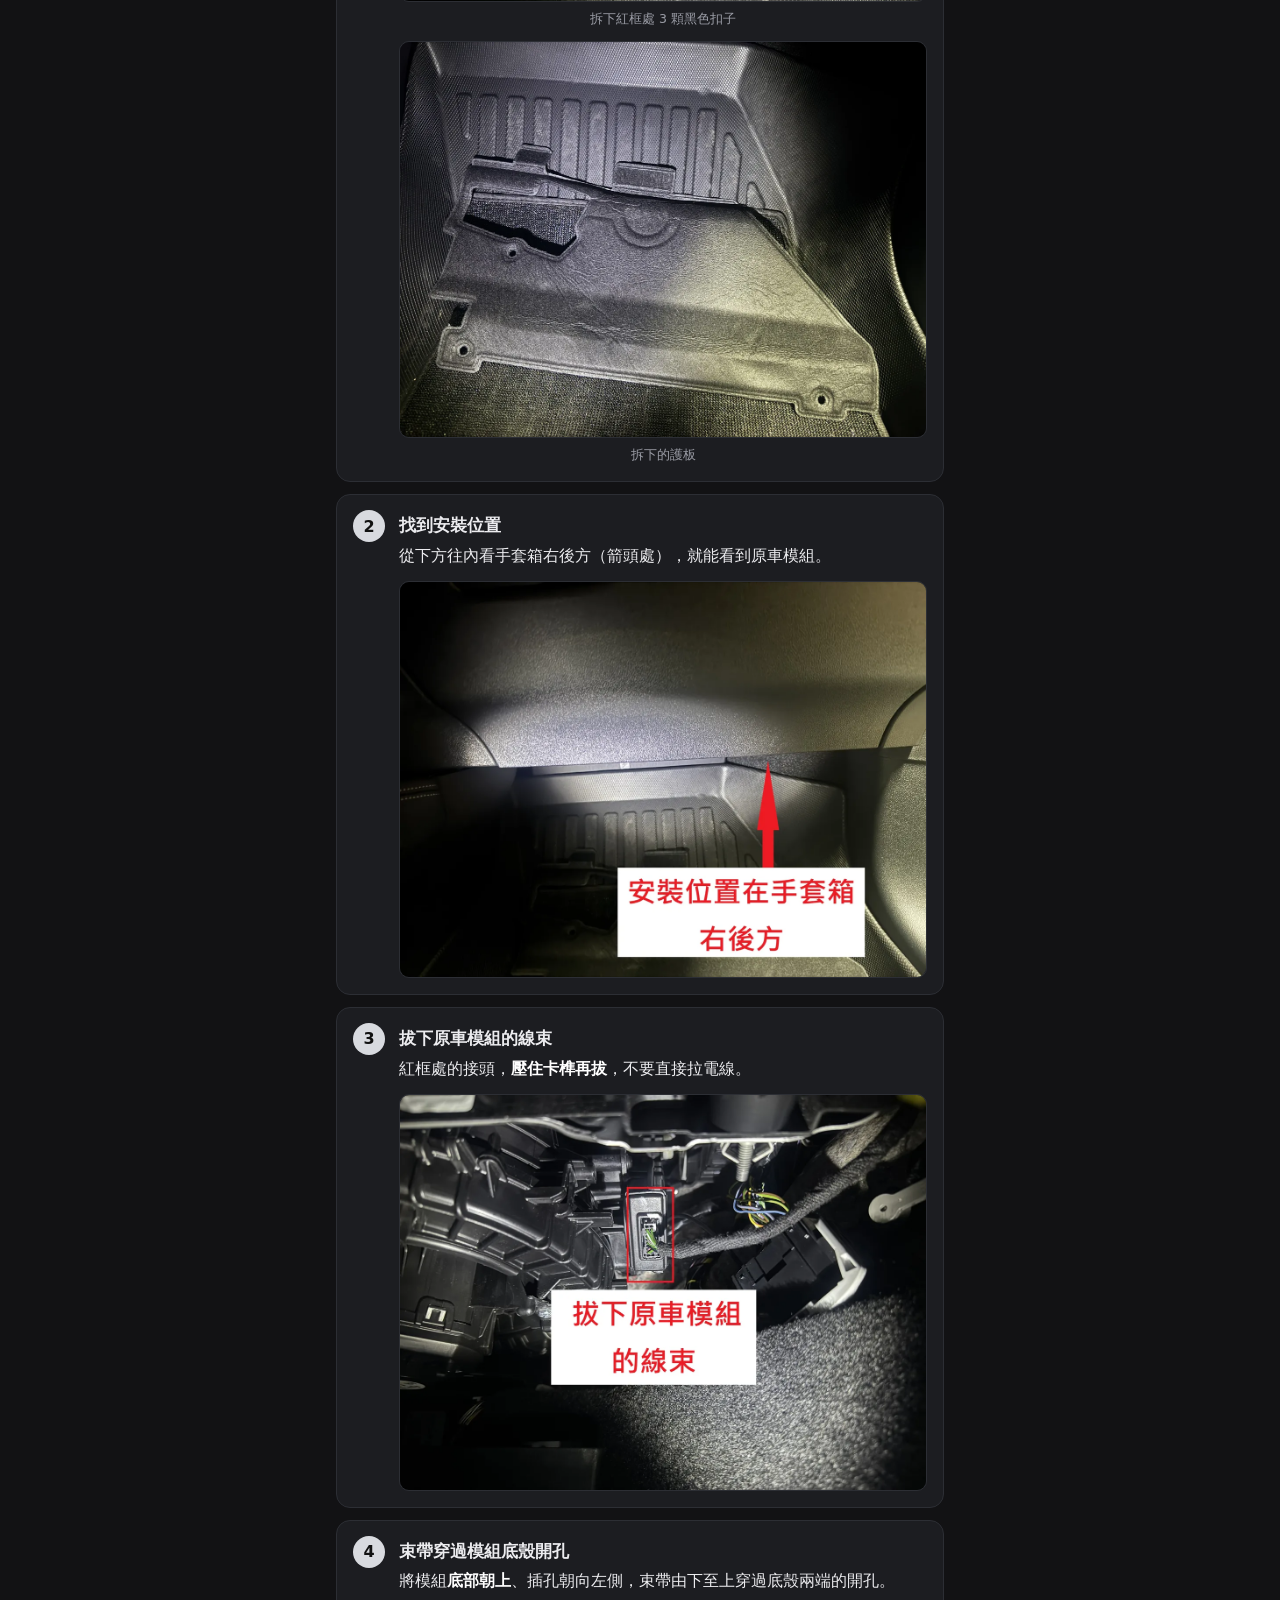
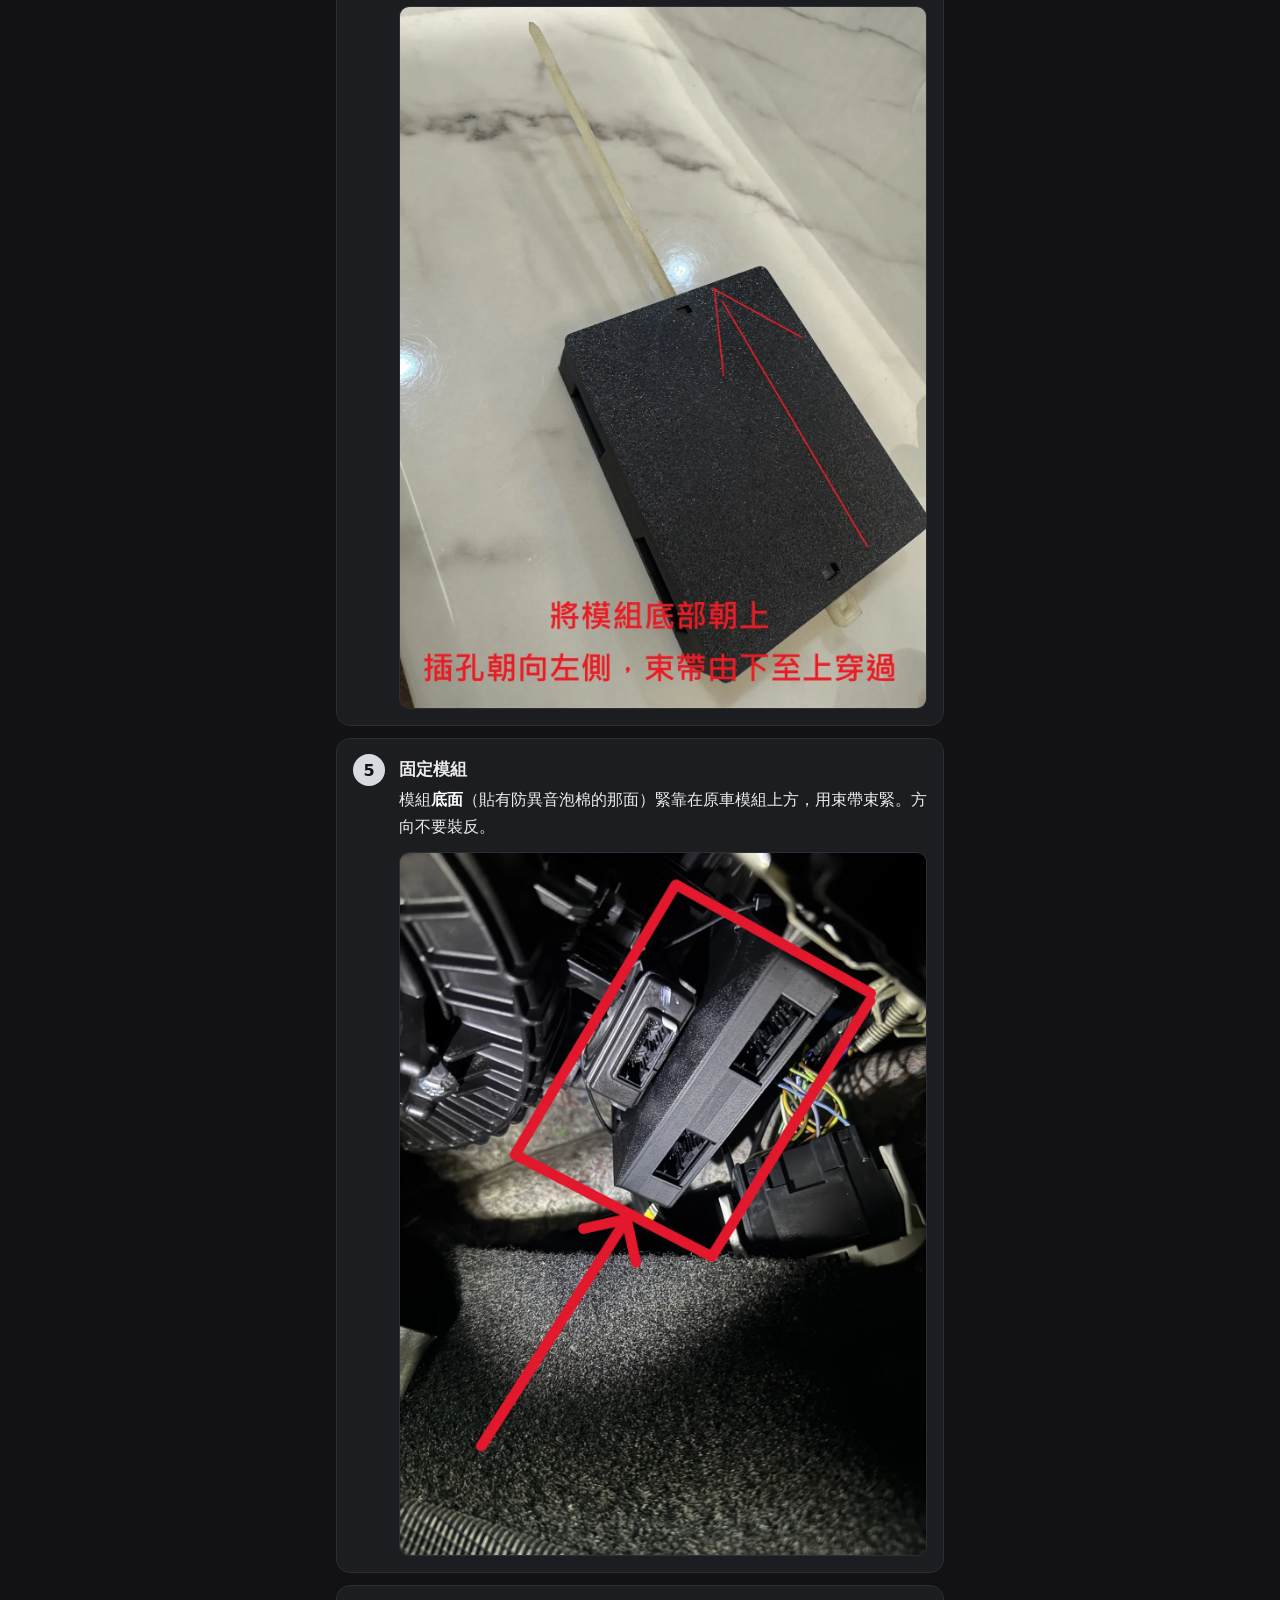
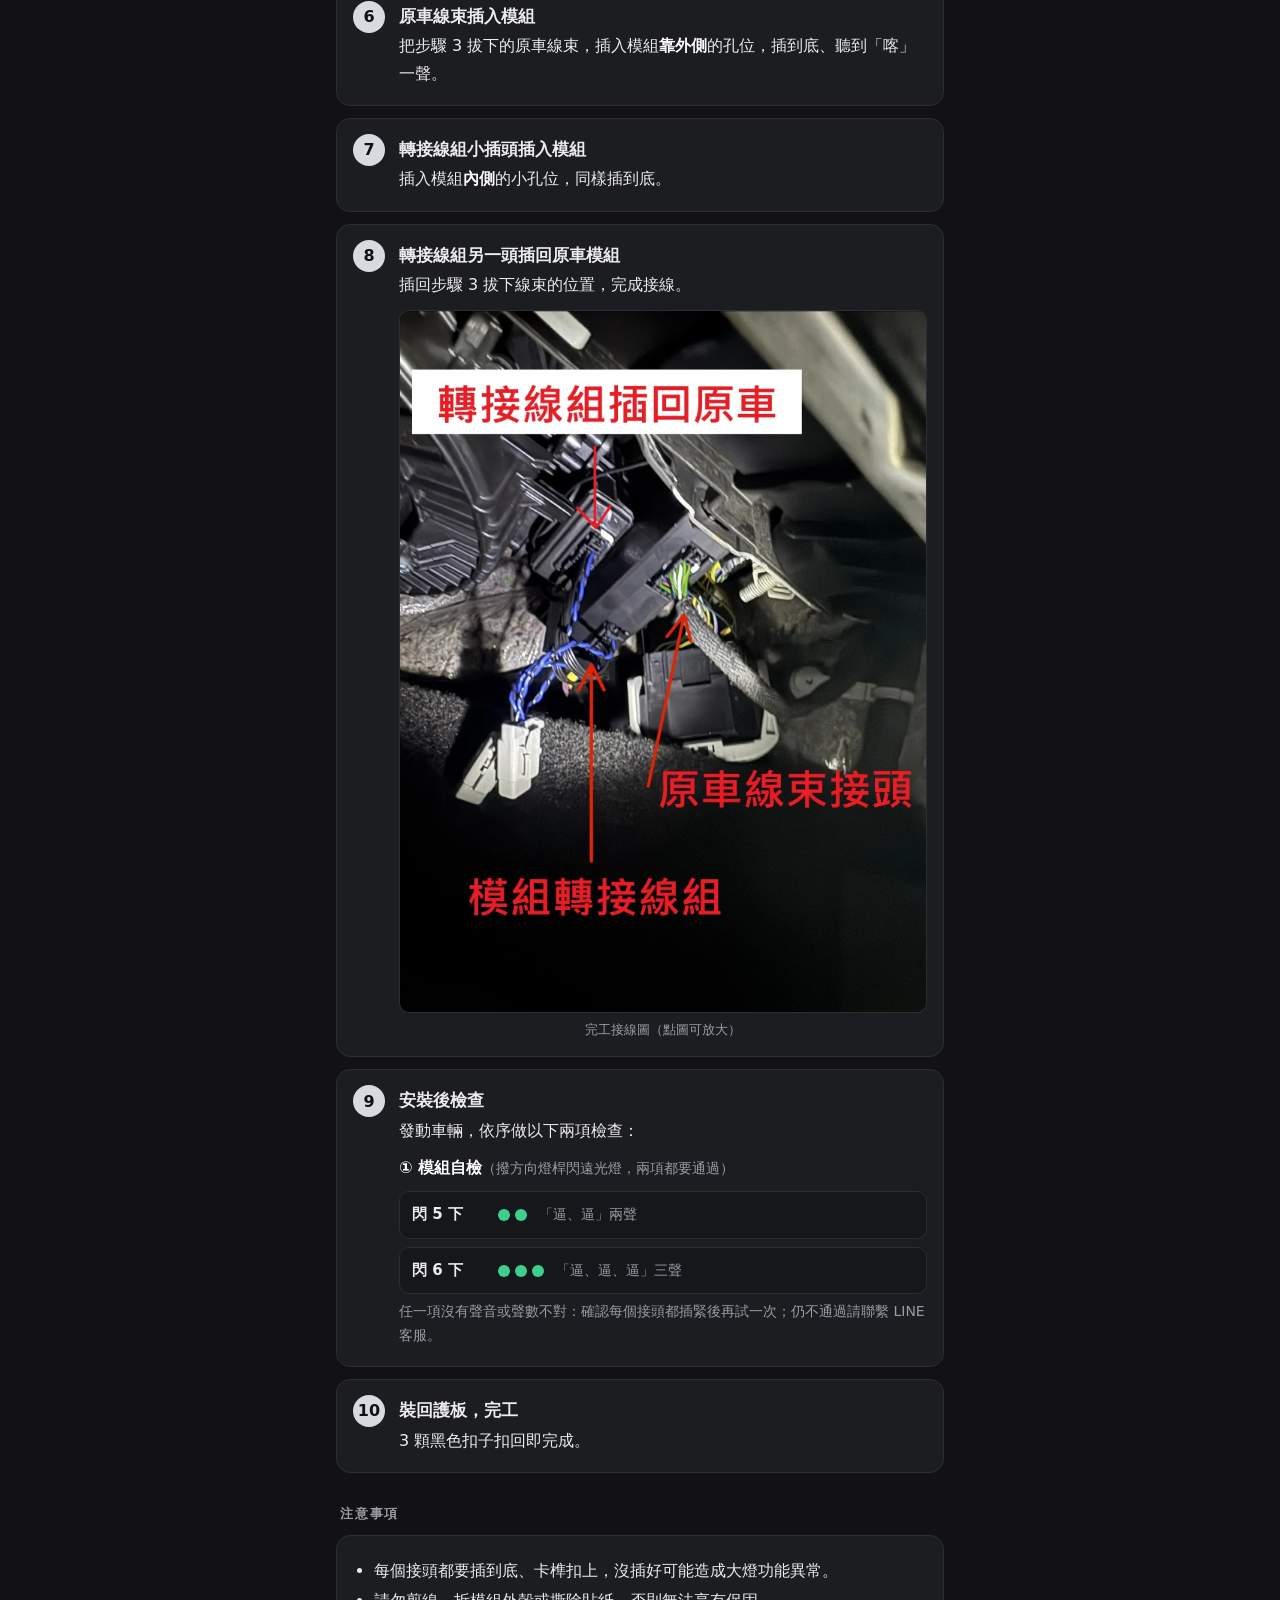
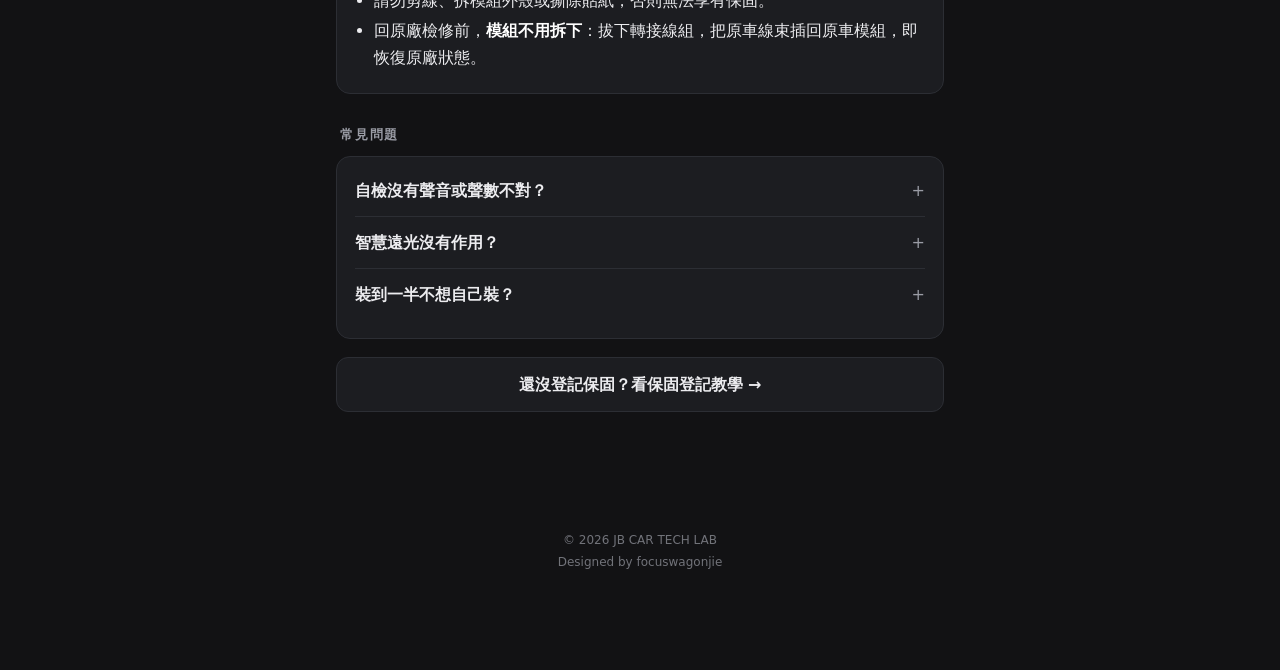
==== commit 0191b1ce: "Add files via upload" ====
--- a/install.html
+++ b/install.html
@@ -122,7 +122,7 @@
     <ul class="clean">
       <li>每個接頭都要插到底、卡榫扣上，沒插好可能造成大燈功能異常。</li>
       <li>請勿剪線、拆模組外殼或撕除貼紙，否則無法享有保固。</li>
-      <li>回原廠保養或檢修前，可依相反步驟拆除：拔下轉接線組、把原車線束插回原車模組，即恢復原廠狀態。</li>
+      <li>回原廠檢修前，<b>模組不用拆下</b>：拔下轉接線組，把原車線束插回原車模組，即恢復原廠狀態。</li>
     </ul>
   </div>
 
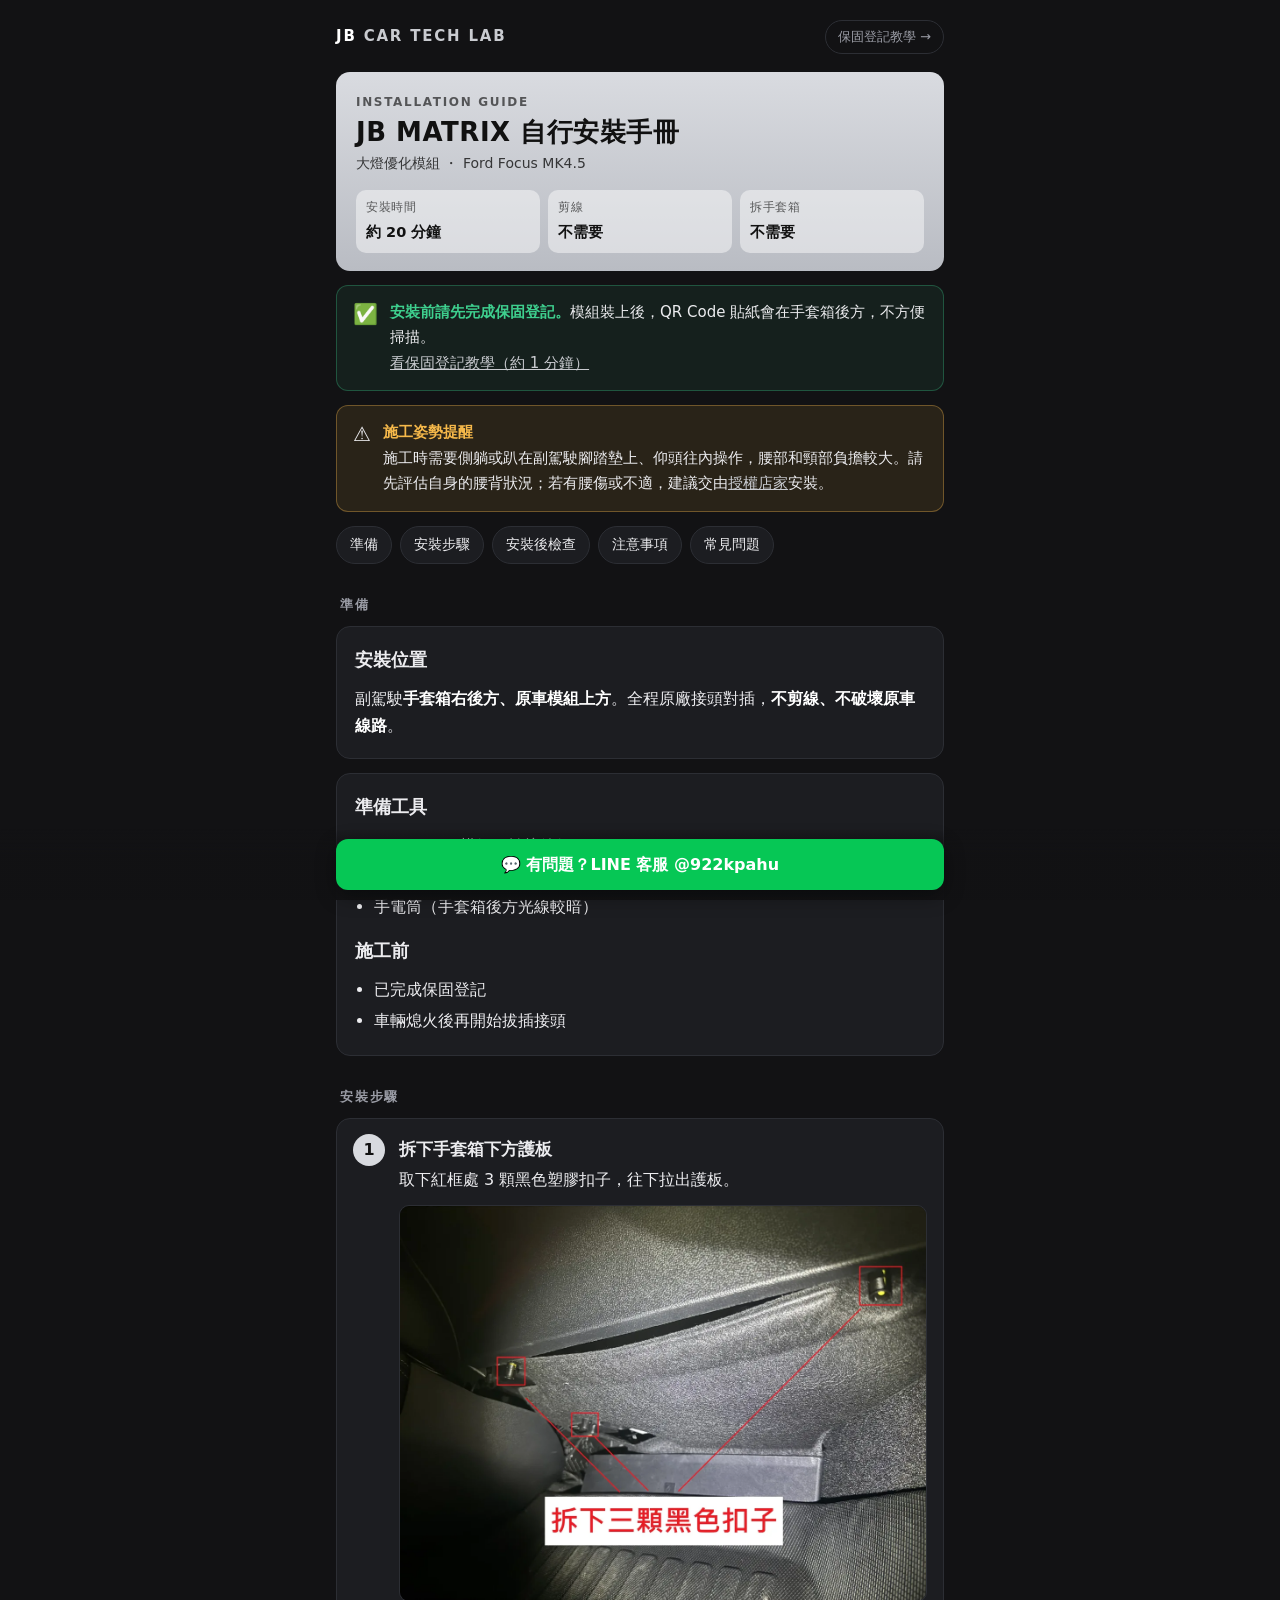
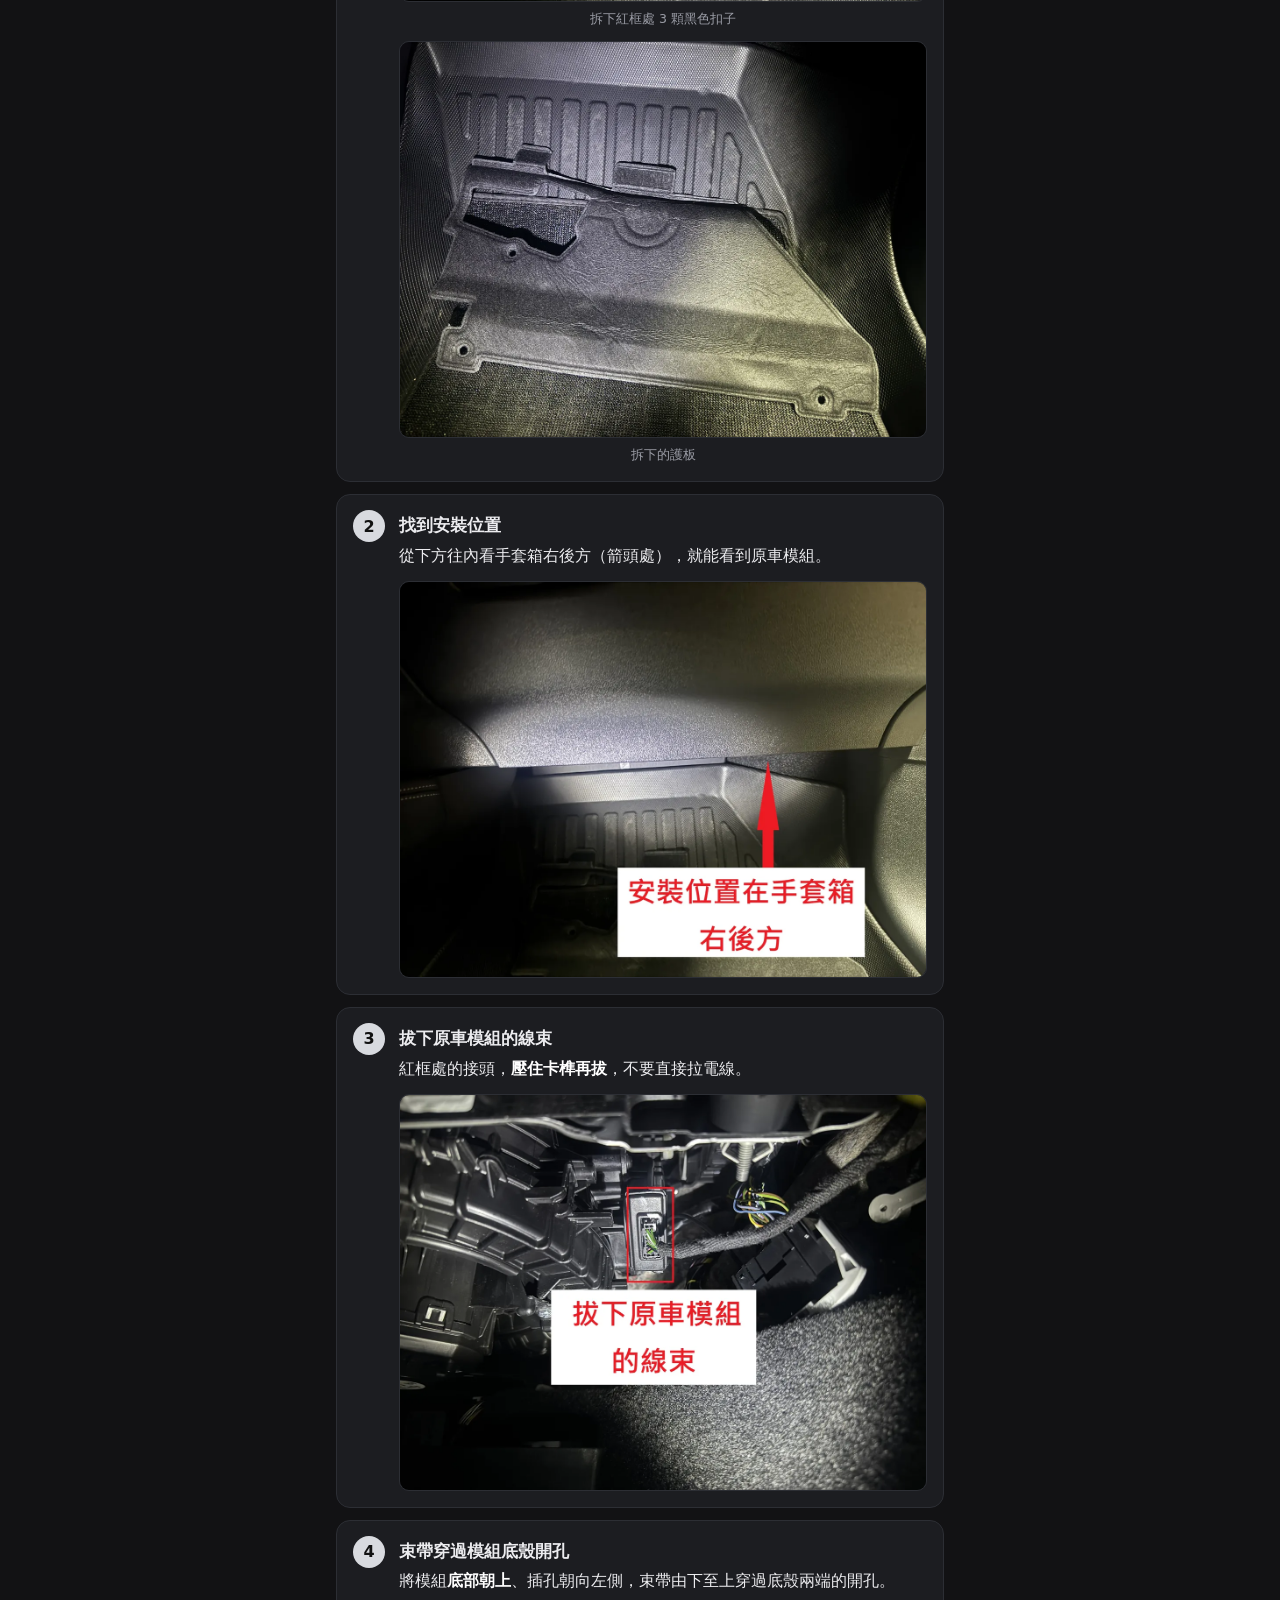
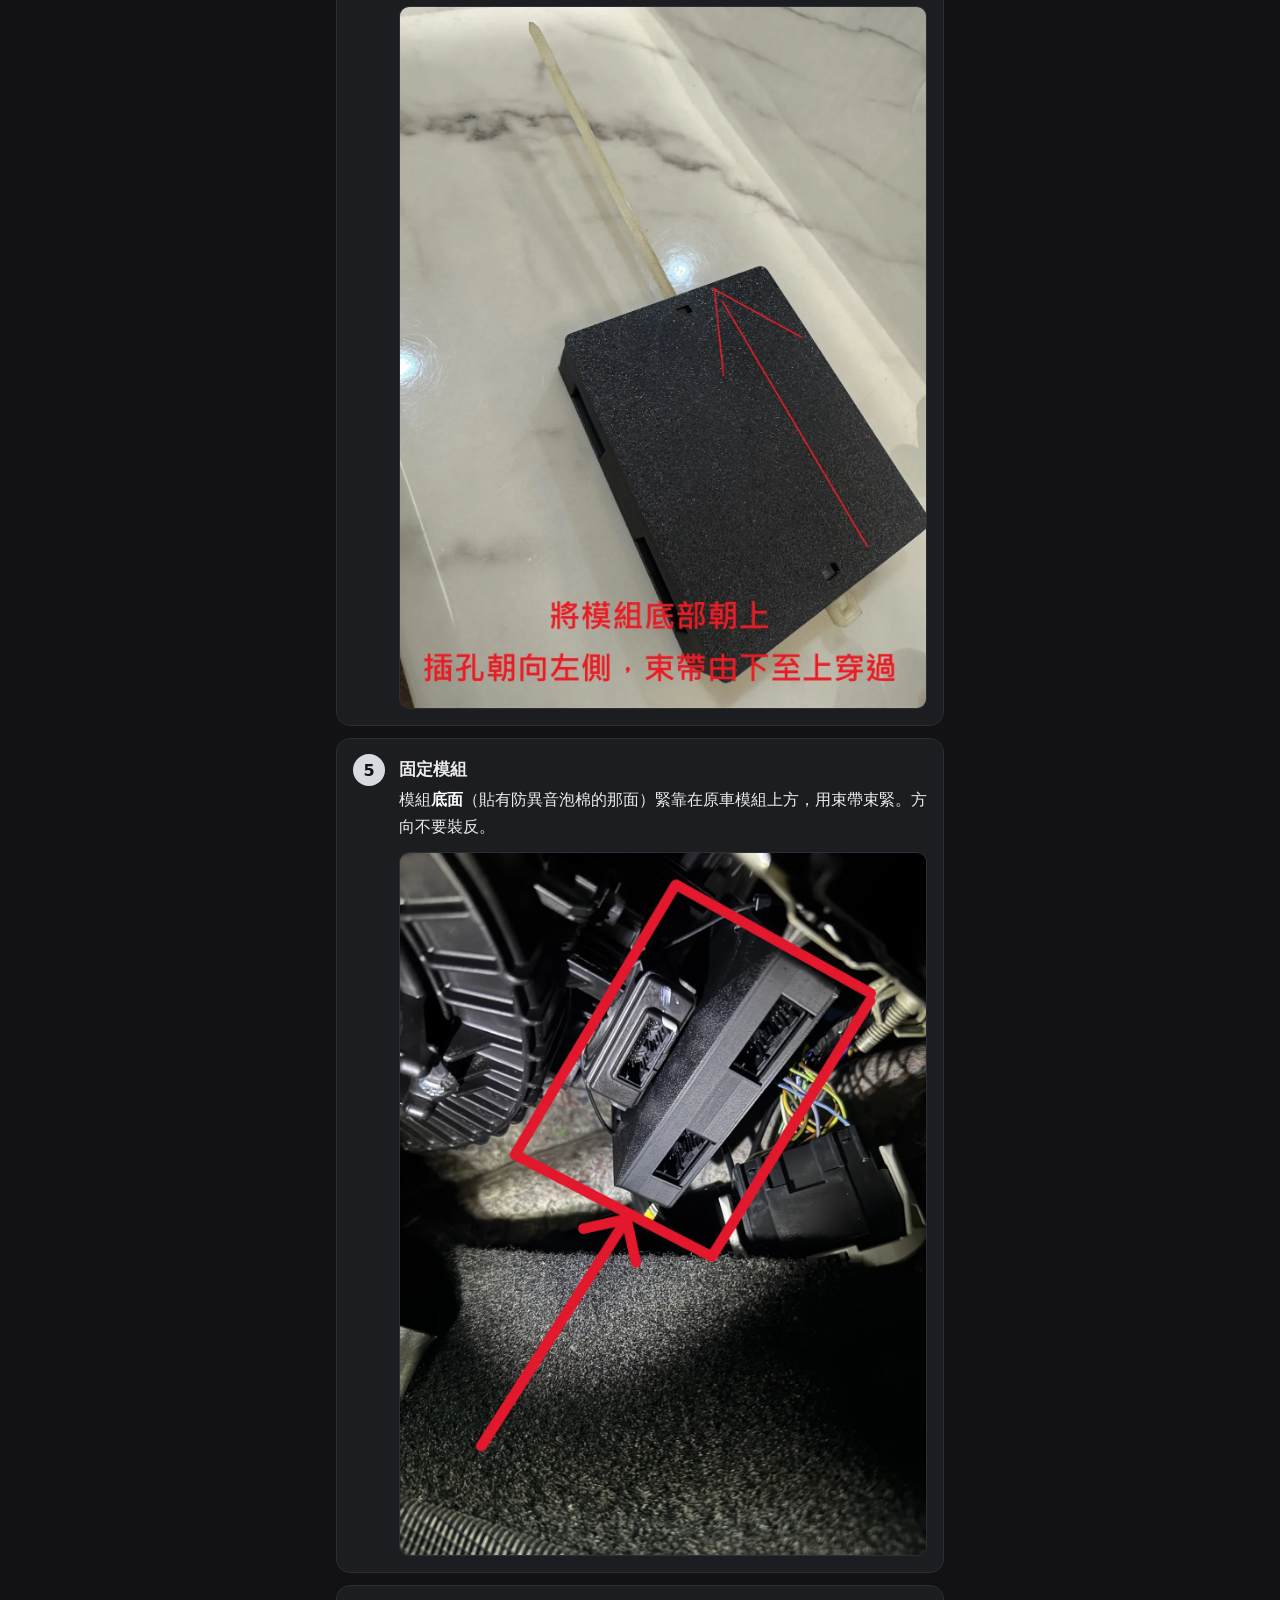
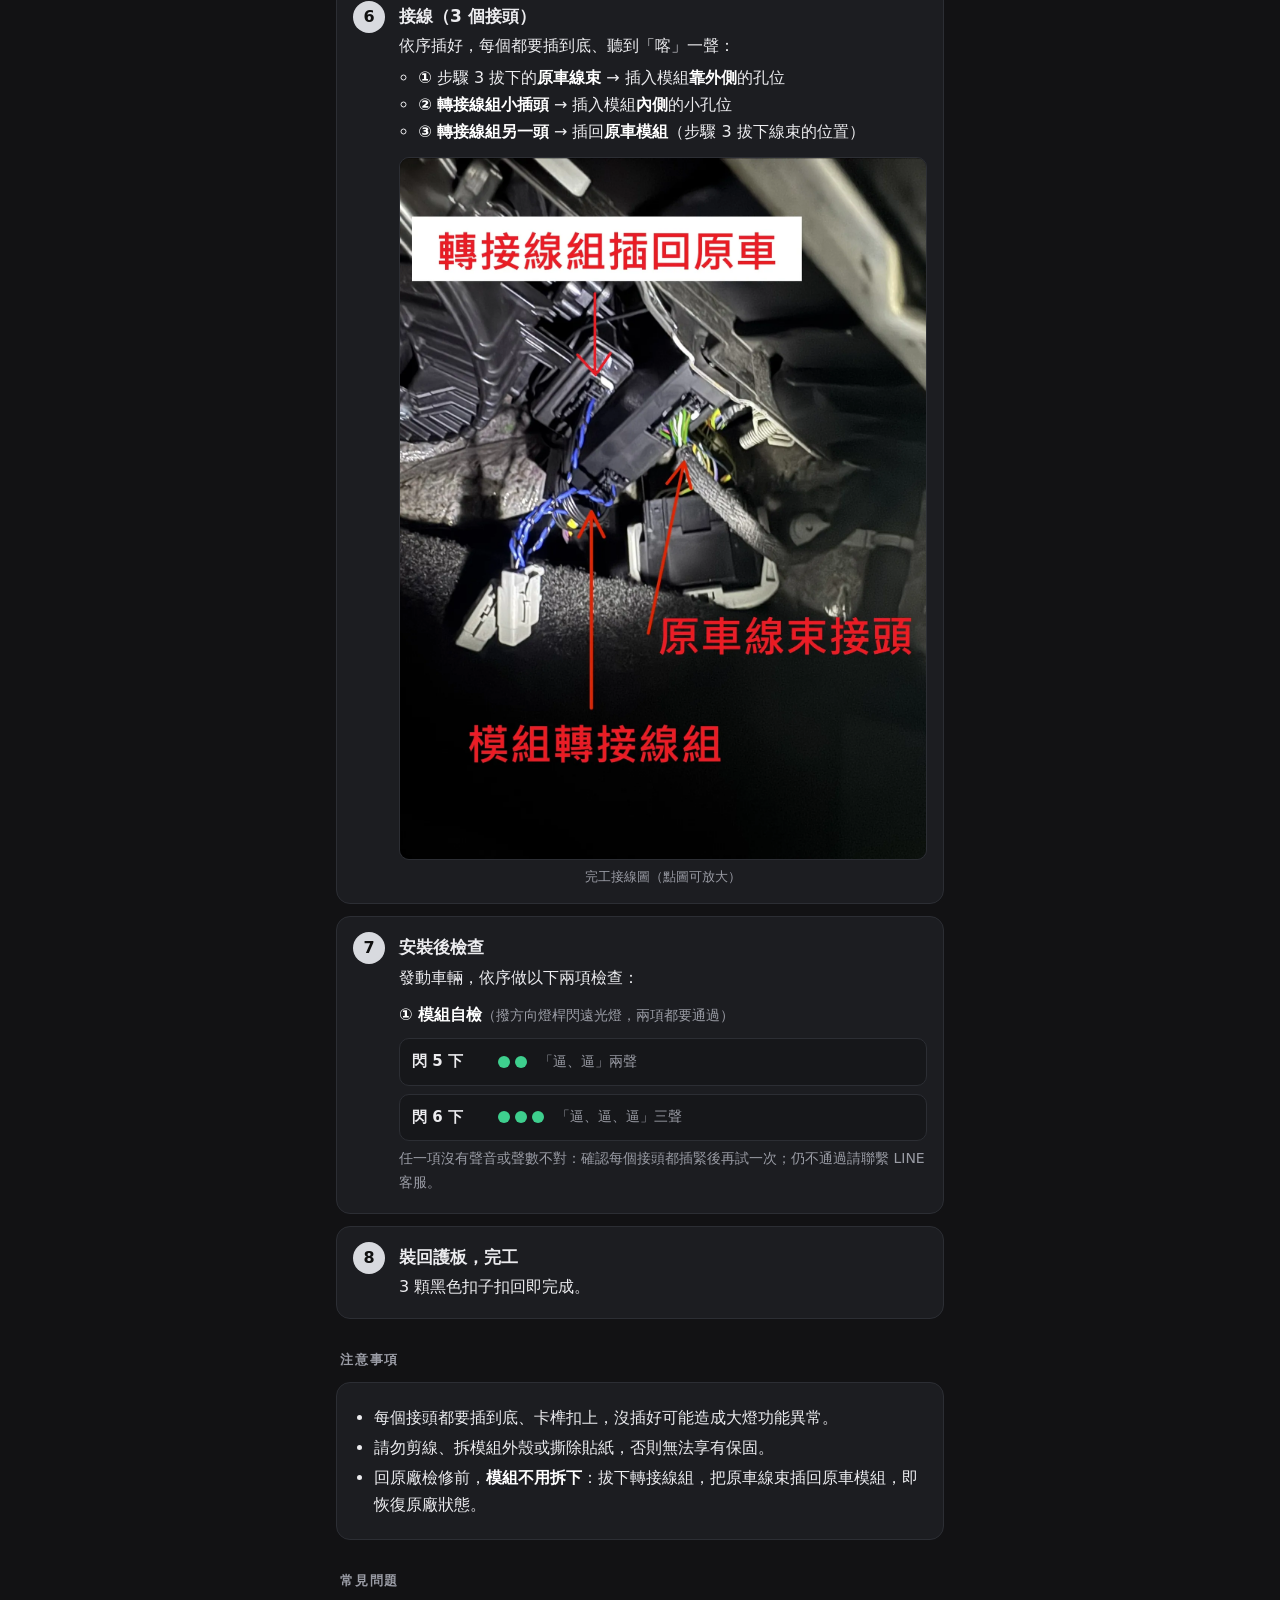
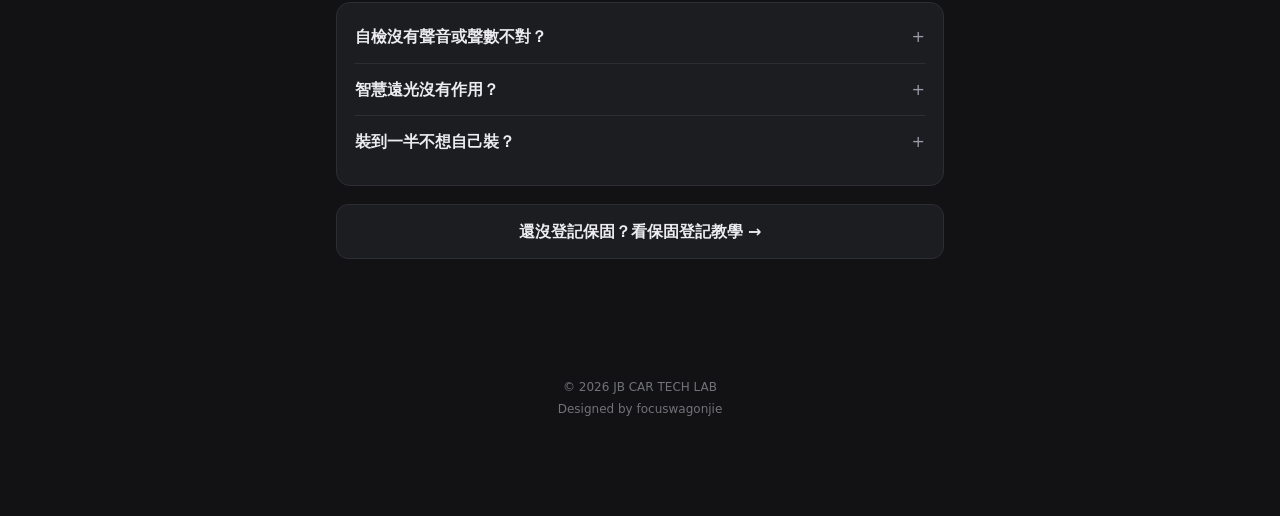
==== commit c2a2a66a: "Add files via upload" ====
--- a/install.html
+++ b/install.html
@@ -89,16 +89,13 @@
       <figure class="shot"><img src="guide/i5.webp" alt="模組以束帶固定在原車模組上方（尚未接線）" width="1200" height="1600" loading="lazy"></figure>
     </li>
     <li class="step">
-      <h3>原車線束插入模組</h3>
-      <p>把步驟 3 拔下的原車線束，插入模組<b>靠外側</b>的孔位，插到底、聽到「喀」一聲。</p>
-    </li>
-    <li class="step">
-      <h3>轉接線組小插頭插入模組</h3>
-      <p>插入模組<b>內側</b>的小孔位，同樣插到底。</p>
-    </li>
-    <li class="step">
-      <h3>轉接線組另一頭插回原車模組</h3>
-      <p>插回步驟 3 拔下線束的位置，完成接線。</p>
+      <h3>接線（3 個接頭）</h3>
+      <p>依序插好，每個都要插到底、聽到「喀」一聲：</p>
+      <ul class="wire">
+        <li><b>①</b> 步驟 3 拔下的<b>原車線束</b> → 插入模組<b>靠外側</b>的孔位</li>
+        <li><b>②</b> <b>轉接線組小插頭</b> → 插入模組<b>內側</b>的小孔位</li>
+        <li><b>③</b> <b>轉接線組另一頭</b> → 插回<b>原車模組</b>（步驟 3 拔下線束的位置）</li>
+      </ul>
       <figure class="shot"><img src="guide/i8.webp" alt="完工接線圖：原車線束插模組外側、轉接線組插內側，另一頭插回原車" width="1400" height="1865" loading="lazy"><figcaption>完工接線圖（點圖可放大）</figcaption></figure>
     </li>
     <li class="step" id="check">
@@ -129,7 +126,7 @@
   <div class="sec" id="faq">常見問題</div>
   <div class="card">
     <details class="qa"><summary>自檢沒有聲音或聲數不對？</summary><p>熄火後重新插緊每個接頭再試；仍不通過請聯繫 LINE 客服。</p></details>
-    <details class="qa"><summary>智慧遠光沒有作用？</summary><p>確認燈光旋鈕在 AUTO、車速約 40 km/h 以上、周圍夠暗；再按兩下雙黃燈確認功能是開啟（逼一聲）。完整檢查步驟見<a href="./#faq">官網常見問題</a>。</p></details>
+    <details class="qa"><summary>智慧遠光沒有作用？</summary><p>確認燈光旋鈕在 AUTO、車速約 40 km/h 以上、周圍夠暗。完整檢查步驟見<a href="./#faq">官網常見問題</a>。</p></details>
     <details class="qa"><summary>裝到一半不想自己裝？</summary><p>可在 LINE 選單點「安裝據點」查詢授權店家。</p></details>
   </div>
 
